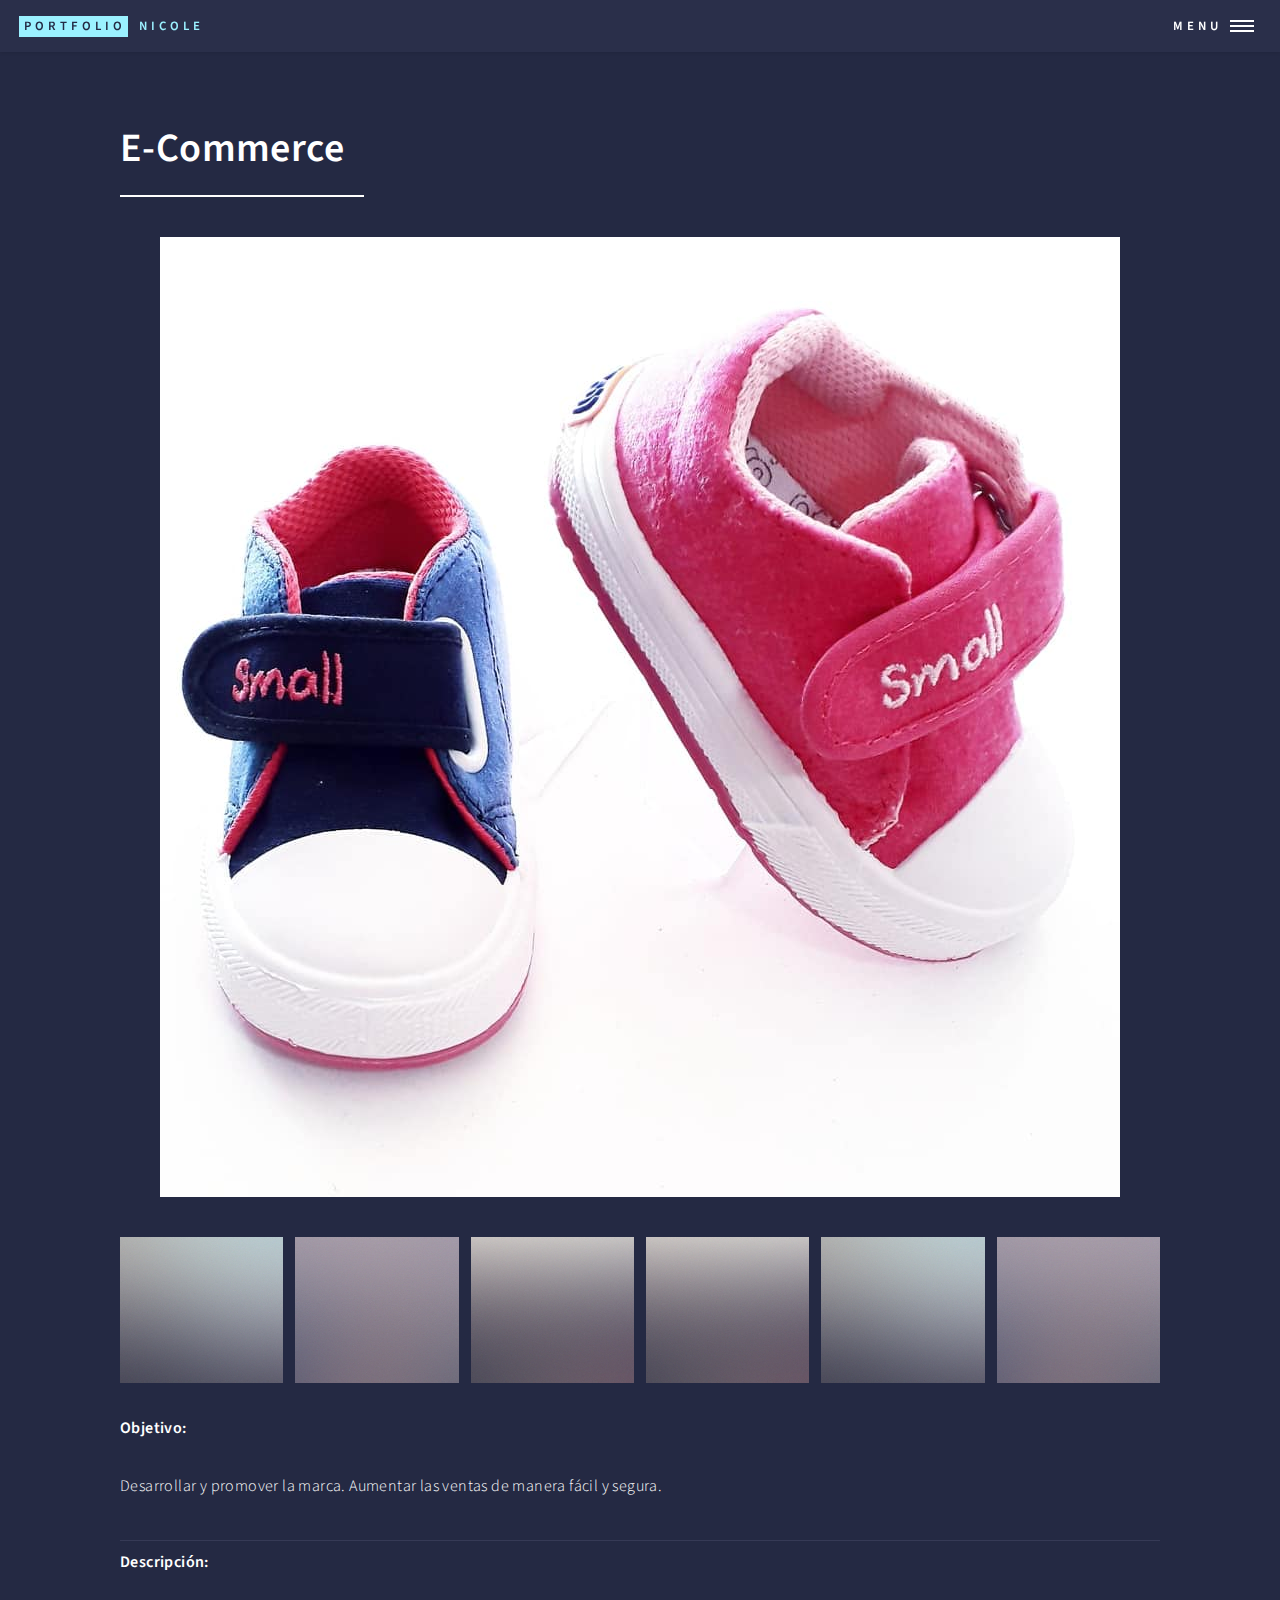
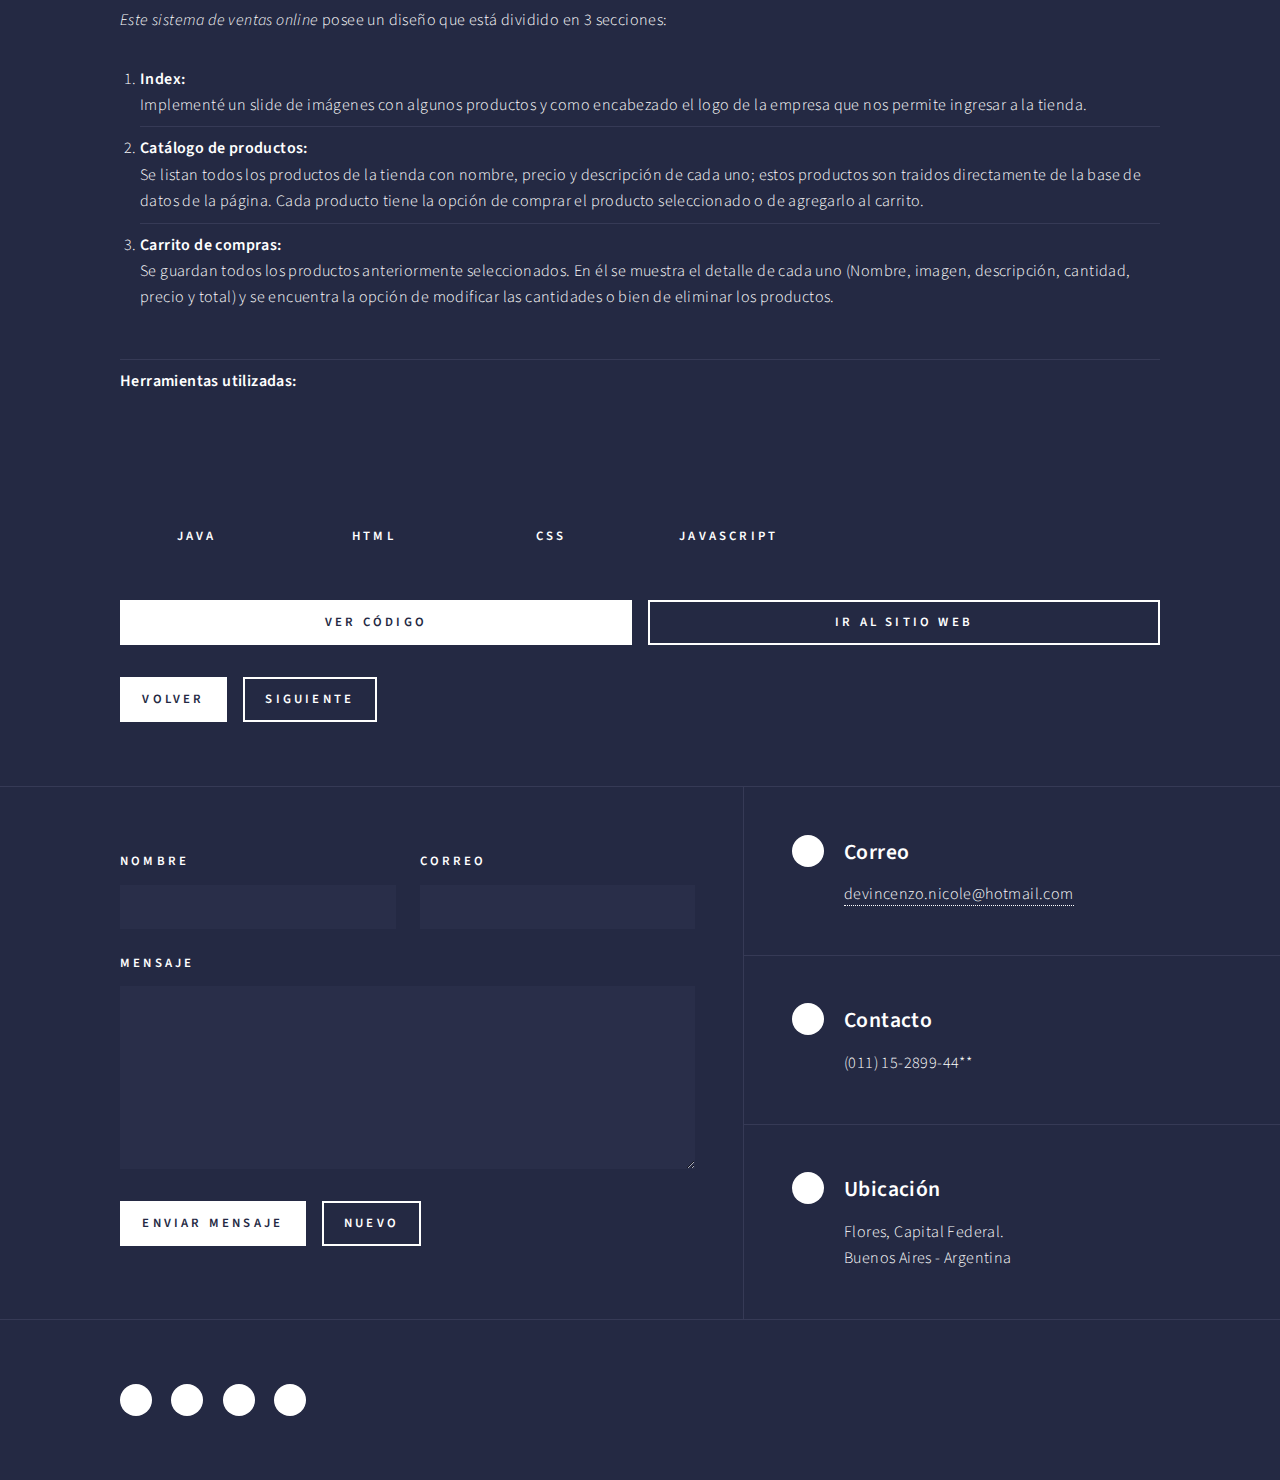
==== proyecto1.html @ 9891019f "Primer Commit portfolio" ====
<!DOCTYPE HTML>

<html>
	<head>
		<title>Mi portfolio</title>
		<meta charset="utf-8" />
		<meta name="viewport" content="width=device-width, initial-scale=1, user-scalable=no" />
		<link rel="stylesheet" href="css/main.css" />
		<link rel="stylesheet" href="css/estilos.css"/>
		 <link rel="stylesheet" href="https://use.fontawesome.com/releases/v5.8.1/css/all.css" integrity="sha384-50oBUHEmvpQ+1lW4y57PTFmhCaXp0ML5d60M1M7uH2+nqUivzIebhndOJK28anvf" crossorigin="anonymous">
		<noscript><link rel="stylesheet" href="css/noscript.css" /></noscript>
	</head>
	<body class="is-preload">

		<!-- Wrapper -->
			<div id="wrapper">

				<!-- Header -->
					<header id="header">
						<a href="index.html" class="logo"><strong>PORTFOLIO</strong> <span>Nicole</span></a>
						<nav>
							<a href="#menu">Menu</a>
						</nav>
					</header>

				<!-- Menu -->
					<nav id="menu">
						<ul class="links">
							<li><a href="index.html">Home</a></li>
							<li><a href="index.html#one" class="scrolly">Proyectos</a></li>
							<li><a href="index.html#two" class="scrolly">Sobre mí</a></li>
							<li><a href="index.html#contact" class="scrolly">Contacto</a></li>
						</ul>
					</nav>

				<!-- Main -->
					<div id="main" class="alt">

						<!-- One -->
							<section id="one">
								<div class="inner">
									<header class="major">
										<h1>E-Commerce</h1>
									</header>
									<span class="image main"><img src="images/small1.jpg" alt="" /></span>
									<div class="box alt">
														<div class="row gtr-50 gtr-uniform">
															<div class="col-2"><span class="image fit"><img src="images/pic08.jpg" alt="" /></span></div>
															<div class="col-2"><span class="image fit"><img src="images/pic09.jpg" alt="" /></span></div>
															<div class="col-2"><span class="image fit"><img src="images/pic10.jpg" alt="" /></span></div>
															<!-- Break -->
															<div class="col-2"><span class="image fit"><img src="images/pic10.jpg" alt="" /></span></div>
															<div class="col-2"><span class="image fit"><img src="images/pic08.jpg" alt="" /></span></div>
															<div class="col-2"><span class="image fit"><img src="images/pic09.jpg" alt="" /></span></div>
														</div>
									</div>
									<ul class="alt">
									<li><p><b>Objetivo:</b></p>
									<p>Desarrollar y promover la marca. Aumentar las ventas de manera fácil y segura.
									</p></li>
									<li><p><b>Descripción:</b></p>
									<p><em>Este sistema de ventas online</em> posee un diseño que está dividido en 3 secciones:
										<ol>
											<li><b>Index:</b><br>
											Implementé un slide de imágenes con algunos productos y como encabezado el logo de la empresa que nos permite ingresar a la tienda.</li>
											<li><b>Catálogo de productos:</b><br>
											Se listan todos los productos de la tienda con nombre, precio y descripción de cada uno; estos productos son traidos directamente de la base de datos de la página. Cada producto tiene la opción de comprar el producto seleccionado o de agregarlo al carrito.</li>
											<li><b>Carrito de compras:</b><br>
											Se guardan todos los productos anteriormente seleccionados. En él se muestra el detalle de cada uno (Nombre, imagen, descripción, cantidad, precio y total) y se encuentra la opción de modificar las cantidades o bien de eliminar los productos.</li>
										</ol>
									 </p>
								</li>
									<li><p><b>Herramientas utilizadas:</b></p>
										<div class="row">
                                                        <div class="col-2 col-4-small col-3-medium divskills">
                                                            <div class="circulos">
                                                                <i class="fab fa-java imgcirculo"></i>
                                                            </div>
                                                            <label> Java </label>
                                                        </div>
                                                        <div class="col-2 col-4-small col-3-medium divskills">
                                                            <div class="circulos">
                                                                <i class="fab fa-html5 imgcirculo"></i>
                                                            </div>
                                                            <label> Html </label>
                                                        </div>
                                                        <div class="col-2 col-4-small col-3-medium divskills">
                                                            <div class="circulos">
                                                               <i class="fab fa-css3-alt imgcirculo"></i>
                                                            </div>
                                                            <label> Css </label>
                                                        </div>
                                                        <div class="col-2 col-4-small col-3-medium divskills">
                                                            <div class="circulos">
                                                                <i class="fab fa-js-square imgcirculo"></i>
                                                            </div>
                                                            <label> JavaScript </label>
                                                        </div>
                                        </div>
									</li>
									</ul>

									<ul class="actions fit">
									<li><a href="#" class="button primary fit">Ver código</a></li>
									<li><a href="#" class="button fit">Ir al sitio web</a></li>
									</ul>

									<ul class="actions">
									<li><a href="index.html" class="button primary">Volver</a></li>
									<li><a href="proyecto2.html" class="button">Siguiente</a></li>
									</ul>
									
							</div>
								
								
							</section>
							
					</div>

				<!-- Contact -->
					<section id="contact">
						<div class="inner">
							<section>
								<form method="post" action="#">
									<div class="fields">
										<div class="field half">
											<label for="name">Nombre</label>
											<input type="text" name="name" id="name" />
										</div>
										<div class="field half">
											<label for="email">Correo</label>
											<input type="text" name="email" id="email" />
										</div>
										<div class="field">
											<label for="message">Mensaje</label>
											<textarea name="message" id="message" rows="6"></textarea>
										</div>
									</div>
									<ul class="actions">
										<li><input type="submit" value="Enviar Mensaje" class="primary" /></li>
										<li><input type="reset" value="Nuevo" /></li>
									</ul>
								</form>
							</section>
							<section class="split">
								<section>
									<div class="contact-method">
										<span class="icon solid alt fa-envelope"></span>
										<h3>Correo</h3>
										<a href="#">devincenzo.nicole@hotmail.com</a>
									</div>
								</section>
								<section>
									<div class="contact-method">
										<span class="icon solid alt fa-phone"></span>
										<h3>Contacto</h3>
										<span>(011) 15-2899-44**</span>
									</div>
								</section>
								<section>
									<div class="contact-method">
										<span class="icon solid alt fa-home"></span>
										<h3>Ubicación</h3>
										<span>Flores, Capital Federal.<br />
										Buenos Aires - Argentina
										</span>
									</div>
								</section>
							</section>
						</div>
					</section>

				<!-- Footer -->
					<footer id="footer">
						<div class="inner">
							<ul class="icons">
								
								<li><a href="https://www.facebook.com/niquidevincenzo" class="icon brands alt fa-facebook-f"><span class="label">Facebook</span></a></li>
								<li><a href="https://instagram.com/niquidevincenzo" class="icon brands alt fa-instagram"><span class="label">Instagram</span></a></li>
								<li><a href="https://github.com/devincenzonicole" class="icon brands alt fa-github"><span class="label">GitHub</span></a></li>
								<li><a href="https://ar.linkedin.com/in/devincenzonicole" class="icon brands alt fa-linkedin-in"><span class="label">LinkedIn</span></a></li>
							</ul>
							
						</div>
					</footer>

			</div>

		<!-- Scripts -->
			<script src="assets/js/jquery.min.js"></script>
			<script src="assets/js/jquery.scrolly.min.js"></script>
			<script src="assets/js/jquery.scrollex.min.js"></script>
			<script src="assets/js/browser.min.js"></script>
			<script src="assets/js/breakpoints.min.js"></script>
			<script src="assets/js/util.js"></script>
			<script src="assets/js/main.js"></script>

	</body>
</html>
---- css/main.css ----
@import url(fontawesome-all.min.css);
@import url("https://fonts.googleapis.com/css?family=Source+Sans+Pro:300,300italic,600,600italic");

/*
	Forty by HTML5 UP
	html5up.net | @ajlkn
	Free for personal and commercial use under the CCA 3.0 license (html5up.net/license)
*/

html, body, div, span, applet, object,
iframe, h1, h2, h3, h4, h5, h6, p, blockquote,
pre, a, abbr, acronym, address, big, cite,
code, del, dfn, em, img, ins, kbd, q, s, samp,
small, strike, strong, sub, sup, tt, var, b,
u, i, center, dl, dt, dd, ol, ul, li, fieldset,
form, label, legend, table, caption, tbody,
tfoot, thead, tr, th, td, article, aside,
canvas, details, embed, figure, figcaption,
footer, header, hgroup, menu, nav, output, ruby,
section, summary, time, mark, audio, video {
	margin: 0;
	padding: 0;
	border: 0;
	font-size: 100%;
	font: inherit;
	vertical-align: baseline;}

article, aside, details, figcaption, figure,
footer, header, hgroup, menu, nav, section {
	display: block;}

body {
	line-height: 1;
}

ol, ul {
	list-style: none;
}

blockquote, q {
	quotes: none;
}

	blockquote:before, blockquote:after, q:before, q:after {
		content: '';
		content: none;
	}

table {
	border-collapse: collapse;
	border-spacing: 0;
}

body {
	-webkit-text-size-adjust: none;
}

mark {
	background-color: transparent;
	color: inherit;
}

input::-moz-focus-inner {
	border: 0;
	padding: 0;
}

input, select, textarea {
	-moz-appearance: none;
	-webkit-appearance: none;
	-ms-appearance: none;
	appearance: none;
}

/* Basic */

	@-ms-viewport {
		width: device-width;
	}

	body {
		-ms-overflow-style: scrollbar;
	}

	@media screen and (max-width: 480px) {

		html, body {
			min-width: 320px;
		}

	}

	html {
		box-sizing: border-box;
	}

	*, *:before, *:after {
		box-sizing: inherit;
	}

	body {
		background: #242943;
	}

		body.is-preload *, body.is-preload *:before, body.is-preload *:after {
			-moz-animation: none !important;
			-webkit-animation: none !important;
			-ms-animation: none !important;
			animation: none !important;
			-moz-transition: none !important;
			-webkit-transition: none !important;
			-ms-transition: none !important;
			transition: none !important;
		}

/* Type */

	body, input, select, textarea {
		color: #ffffff;
		font-family: "Source Sans Pro", Helvetica, sans-serif;
		font-size: 17pt;
		font-weight: 300;
		letter-spacing: 0.025em;
		line-height: 1.65;
	}

		@media screen and (max-width: 1680px) {

			body, input, select, textarea {
				font-size: 14pt;
			}

		}

		@media screen and (max-width: 1280px) {

			body, input, select, textarea {
				font-size: 12pt;
			}

		}

		@media screen and (max-width: 360px) {

			body, input, select, textarea {
				font-size: 11pt;
			}

		}

	a {
		-moz-transition: color 0.2s ease-in-out, border-bottom-color 0.2s ease-in-out;
		-webkit-transition: color 0.2s ease-in-out, border-bottom-color 0.2s ease-in-out;
		-ms-transition: color 0.2s ease-in-out, border-bottom-color 0.2s ease-in-out;
		transition: color 0.2s ease-in-out, border-bottom-color 0.2s ease-in-out;
		border-bottom: dotted 1px;
		color: inherit;
		text-decoration: none;
	}

		a:hover {
			border-bottom-color: transparent;
			color: #9bf1ff !important;
		}

		a:active {
			color: #53e3fb !important;
		}

	strong, b {
		color: #ffffff;
		font-weight: 600;
	}

	em, i {
		font-style: italic;
	}

	p {
		margin: 0 0 2em 0;
	}

	h1, h2, h3, h4, h5, h6 {
		color: #ffffff;
		font-weight: 600;
		line-height: 1.65;
		margin: 0 0 1em 0;
	}

		h1 a, h2 a, h3 a, h4 a, h5 a, h6 a {
			color: inherit;
			border-bottom: 0;
		}

	h1 {
		font-size: 2.5em;
	}

	h2 {
		font-size: 1.75em;
	}

	h3 {
		font-size: 1.35em;
	}

	h4 {
		font-size: 1.1em;
	}

	h5 {
		font-size: 0.9em;
	}

	h6 {
		font-size: 0.7em;
	}

	@media screen and (max-width: 736px) {

		h1 {
			font-size: 2em;
		}

		h2 {
			font-size: 1.5em;
		}

		h3 {
			font-size: 1.25em;
		}

	}

	sub {
		font-size: 0.8em;
		position: relative;
		top: 0.5em;
	}

	sup {
		font-size: 0.8em;
		position: relative;
		top: -0.5em;
	}

	blockquote {
		border-left: solid 4px rgba(212, 212, 255, 0.1);
		font-style: italic;
		margin: 0 0 2em 0;
		padding: 0.5em 0 0.5em 2em;
	}

	code {
		background: rgba(212, 212, 255, 0.035);
		font-family: "Courier New", monospace;
		font-size: 0.9em;
		margin: 0 0.25em;
		padding: 0.25em 0.65em;
	}

	pre {
		-webkit-overflow-scrolling: touch;
		font-family: "Courier New", monospace;
		font-size: 0.9em;
		margin: 0 0 2em 0;
	}

		pre code {
			display: block;
			line-height: 1.75;
			padding: 1em 1.5em;
			overflow-x: auto;
		}

	hr {
		border: 0;
		border-bottom: solid 1px rgba(212, 212, 255, 0.1);
		margin: 2em 0;
	}

		hr.major {
			margin: 3em 0;
		}

	.align-left {
		text-align: left;
	}

	.align-center {
		text-align: center;
	}

	.align-right {
		text-align: right;
	}

/* Row */

	.row {
		display: flex;
		flex-wrap: wrap;
		box-sizing: border-box;
		align-items: stretch;
	}

		.row > * {
			box-sizing: border-box;
		}

		.row.gtr-uniform > * > :last-child {
			margin-bottom: 0;
		}

		.row.aln-left {
			justify-content: flex-start;
		}

		.row.aln-center {
			justify-content: center;
		}

		.row.aln-right {
			justify-content: flex-end;
		}

		.row.aln-top {
			align-items: flex-start;
		}

		.row.aln-middle {
			align-items: center;
		}

		.row.aln-bottom {
			align-items: flex-end;
		}

		.row > .imp {
			order: -1;
		}

		.row > .col-1 {
			width: 8.33333%;
		}

		.row > .off-1 {
			margin-left: 8.33333%;
		}

		.row > .col-2 {
			width: 16.66667%;
		}

		.row > .off-2 {
			margin-left: 16.66667%;
		}

		.row > .col-3 {
			width: 25%;
		}

		.row > .off-3 {
			margin-left: 25%;
		}

		.row > .col-4 {
			width: 33.33333%;
		}

		.row > .off-4 {
			margin-left: 33.33333%;
		}

		.row > .col-5 {
			width: 41.66667%;
		}

		.row > .off-5 {
			margin-left: 41.66667%;
		}

		.row > .col-6 {
			width: 50%;
		}

		.row > .off-6 {
			margin-left: 50%;
		}

		.row > .col-7 {
			width: 58.33333%;
		}

		.row > .off-7 {
			margin-left: 58.33333%;
		}

		.row > .col-8 {
			width: 66.66667%;
		}

		.row > .off-8 {
			margin-left: 66.66667%;
		}

		.row > .col-9 {
			width: 75%;
		}

		.row > .off-9 {
			margin-left: 75%;
		}

		.row > .col-10 {
			width: 83.33333%;
		}

		.row > .off-10 {
			margin-left: 83.33333%;
		}

		.row > .col-11 {
			width: 91.66667%;
		}

		.row > .off-11 {
			margin-left: 91.66667%;
		}

		.row > .col-12 {
			width: 100%;
		}

		.row > .off-12 {
			margin-left: 100%;
		}

		.row.gtr-0 {
			margin-top: 0;
			margin-left: 0em;
		}

			.row.gtr-0 > * {
				padding: 0 0 0 0em;
			}

			.row.gtr-0.gtr-uniform {
				margin-top: 0em;
			}

				.row.gtr-0.gtr-uniform > * {
					padding-top: 0em;
				}

		.row.gtr-25 {
			margin-top: 0;
			margin-left: -0.5em;
		}

			.row.gtr-25 > * {
				padding: 0 0 0 0.5em;
			}

			.row.gtr-25.gtr-uniform {
				margin-top: -0.5em;
			}

				.row.gtr-25.gtr-uniform > * {
					padding-top: 0.5em;
				}

		.row.gtr-50 {
			margin-top: 0;
			margin-left: -1em;
		}

			.row.gtr-50 > * {
				padding: 0 0 0 1em;
			}

			.row.gtr-50.gtr-uniform {
				margin-top: -1em;
			}

				.row.gtr-50.gtr-uniform > * {
					padding-top: 1em;
				}

		.row {
			margin-top: 0;
			margin-left: -2em;
		}

			.row > * {
				padding: 0 0 0 2em;
			}

			.row.gtr-uniform {
				margin-top: -2em;
			}

				.row.gtr-uniform > * {
					padding-top: 2em;
				}

		.row.gtr-150 {
			margin-top: 0;
			margin-left: -3em;
		}

			.row.gtr-150 > * {
				padding: 0 0 0 3em;
			}

			.row.gtr-150.gtr-uniform {
				margin-top: -3em;
			}

				.row.gtr-150.gtr-uniform > * {
					padding-top: 3em;
				}

		.row.gtr-200 {
			margin-top: 0;
			margin-left: -4em;
		}

			.row.gtr-200 > * {
				padding: 0 0 0 4em;
			}

			.row.gtr-200.gtr-uniform {
				margin-top: -4em;
			}

				.row.gtr-200.gtr-uniform > * {
					padding-top: 4em;
				}

		@media screen and (max-width: 1680px) {

			.row {
				display: flex;
				flex-wrap: wrap;
				box-sizing: border-box;
				align-items: stretch;
			}

				.row > * {
					box-sizing: border-box;
				}

				.row.gtr-uniform > * > :last-child {
					margin-bottom: 0;
				}

				.row.aln-left {
					justify-content: flex-start;
				}

				.row.aln-center {
					justify-content: center;
				}

				.row.aln-right {
					justify-content: flex-end;
				}

				.row.aln-top {
					align-items: flex-start;
				}

				.row.aln-middle {
					align-items: center;
				}

				.row.aln-bottom {
					align-items: flex-end;
				}

				.row > .imp-xlarge {
					order: -1;
				}

				.row > .col-1-xlarge {
					width: 8.33333%;
				}

				.row > .off-1-xlarge {
					margin-left: 8.33333%;
				}

				.row > .col-2-xlarge {
					width: 16.66667%;
				}

				.row > .off-2-xlarge {
					margin-left: 16.66667%;
				}

				.row > .col-3-xlarge {
					width: 25%;
				}

				.row > .off-3-xlarge {
					margin-left: 25%;
				}

				.row > .col-4-xlarge {
					width: 33.33333%;
				}

				.row > .off-4-xlarge {
					margin-left: 33.33333%;
				}

				.row > .col-5-xlarge {
					width: 41.66667%;
				}

				.row > .off-5-xlarge {
					margin-left: 41.66667%;
				}

				.row > .col-6-xlarge {
					width: 50%;
				}

				.row > .off-6-xlarge {
					margin-left: 50%;
				}

				.row > .col-7-xlarge {
					width: 58.33333%;
				}

				.row > .off-7-xlarge {
					margin-left: 58.33333%;
				}

				.row > .col-8-xlarge {
					width: 66.66667%;
				}

				.row > .off-8-xlarge {
					margin-left: 66.66667%;
				}

				.row > .col-9-xlarge {
					width: 75%;
				}

				.row > .off-9-xlarge {
					margin-left: 75%;
				}

				.row > .col-10-xlarge {
					width: 83.33333%;
				}

				.row > .off-10-xlarge {
					margin-left: 83.33333%;
				}

				.row > .col-11-xlarge {
					width: 91.66667%;
				}

				.row > .off-11-xlarge {
					margin-left: 91.66667%;
				}

				.row > .col-12-xlarge {
					width: 100%;
				}

				.row > .off-12-xlarge {
					margin-left: 100%;
				}

				.row.gtr-0 {
					margin-top: 0;
					margin-left: 0em;
				}

					.row.gtr-0 > * {
						padding: 0 0 0 0em;
					}

					.row.gtr-0.gtr-uniform {
						margin-top: 0em;
					}

						.row.gtr-0.gtr-uniform > * {
							padding-top: 0em;
						}

				.row.gtr-25 {
					margin-top: 0;
					margin-left: -0.5em;
				}

					.row.gtr-25 > * {
						padding: 0 0 0 0.5em;
					}

					.row.gtr-25.gtr-uniform {
						margin-top: -0.5em;
					}

						.row.gtr-25.gtr-uniform > * {
							padding-top: 0.5em;
						}

				.row.gtr-50 {
					margin-top: 0;
					margin-left: -1em;
				}

					.row.gtr-50 > * {
						padding: 0 0 0 1em;
					}

					.row.gtr-50.gtr-uniform {
						margin-top: -1em;
					}

						.row.gtr-50.gtr-uniform > * {
							padding-top: 1em;
						}

				.row {
					margin-top: 0;
					margin-left: -2em;
				}

					.row > * {
						padding: 0 0 0 2em;
					}

					.row.gtr-uniform {
						margin-top: -2em;
					}

						.row.gtr-uniform > * {
							padding-top: 2em;
						}

				.row.gtr-150 {
					margin-top: 0;
					margin-left: -3em;
				}

					.row.gtr-150 > * {
						padding: 0 0 0 3em;
					}

					.row.gtr-150.gtr-uniform {
						margin-top: -3em;
					}

						.row.gtr-150.gtr-uniform > * {
							padding-top: 3em;
						}

				.row.gtr-200 {
					margin-top: 0;
					margin-left: -4em;
				}

					.row.gtr-200 > * {
						padding: 0 0 0 4em;
					}

					.row.gtr-200.gtr-uniform {
						margin-top: -4em;
					}

						.row.gtr-200.gtr-uniform > * {
							padding-top: 4em;
						}

		}

		@media screen and (max-width: 1280px) {

			.row {
				display: flex;
				flex-wrap: wrap;
				box-sizing: border-box;
				align-items: stretch;
			}

				.row > * {
					box-sizing: border-box;
				}

				.row.gtr-uniform > * > :last-child {
					margin-bottom: 0;
				}

				.row.aln-left {
					justify-content: flex-start;
				}

				.row.aln-center {
					justify-content: center;
				}

				.row.aln-right {
					justify-content: flex-end;
				}

				.row.aln-top {
					align-items: flex-start;
				}

				.row.aln-middle {
					align-items: center;
				}

				.row.aln-bottom {
					align-items: flex-end;
				}

				.row > .imp-large {
					order: -1;
				}

				.row > .col-1-large {
					width: 8.33333%;
				}

				.row > .off-1-large {
					margin-left: 8.33333%;
				}

				.row > .col-2-large {
					width: 16.66667%;
				}

				.row > .off-2-large {
					margin-left: 16.66667%;
				}

				.row > .col-3-large {
					width: 25%;
				}

				.row > .off-3-large {
					margin-left: 25%;
				}

				.row > .col-4-large {
					width: 33.33333%;
				}

				.row > .off-4-large {
					margin-left: 33.33333%;
				}

				.row > .col-5-large {
					width: 41.66667%;
				}

				.row > .off-5-large {
					margin-left: 41.66667%;
				}

				.row > .col-6-large {
					width: 50%;
				}

				.row > .off-6-large {
					margin-left: 50%;
				}

				.row > .col-7-large {
					width: 58.33333%;
				}

				.row > .off-7-large {
					margin-left: 58.33333%;
				}

				.row > .col-8-large {
					width: 66.66667%;
				}

				.row > .off-8-large {
					margin-left: 66.66667%;
				}

				.row > .col-9-large {
					width: 75%;
				}

				.row > .off-9-large {
					margin-left: 75%;
				}

				.row > .col-10-large {
					width: 83.33333%;
				}

				.row > .off-10-large {
					margin-left: 83.33333%;
				}

				.row > .col-11-large {
					width: 91.66667%;
				}

				.row > .off-11-large {
					margin-left: 91.66667%;
				}

				.row > .col-12-large {
					width: 100%;
				}

				.row > .off-12-large {
					margin-left: 100%;
				}

				.row.gtr-0 {
					margin-top: 0;
					margin-left: 0em;
				}

					.row.gtr-0 > * {
						padding: 0 0 0 0em;
					}

					.row.gtr-0.gtr-uniform {
						margin-top: 0em;
					}

						.row.gtr-0.gtr-uniform > * {
							padding-top: 0em;
						}

				.row.gtr-25 {
					margin-top: 0;
					margin-left: -0.375em;
				}

					.row.gtr-25 > * {
						padding: 0 0 0 0.375em;
					}

					.row.gtr-25.gtr-uniform {
						margin-top: -0.375em;
					}

						.row.gtr-25.gtr-uniform > * {
							padding-top: 0.375em;
						}

				.row.gtr-50 {
					margin-top: 0;
					margin-left: -0.75em;
				}

					.row.gtr-50 > * {
						padding: 0 0 0 0.75em;
					}

					.row.gtr-50.gtr-uniform {
						margin-top: -0.75em;
					}

						.row.gtr-50.gtr-uniform > * {
							padding-top: 0.75em;
						}

				.row {
					margin-top: 0;
					margin-left: -1.5em;
				}

					.row > * {
						padding: 0 0 0 1.5em;
					}

					.row.gtr-uniform {
						margin-top: -1.5em;
					}

						.row.gtr-uniform > * {
							padding-top: 1.5em;
						}

				.row.gtr-150 {
					margin-top: 0;
					margin-left: -2.25em;
				}

					.row.gtr-150 > * {
						padding: 0 0 0 2.25em;
					}

					.row.gtr-150.gtr-uniform {
						margin-top: -2.25em;
					}

						.row.gtr-150.gtr-uniform > * {
							padding-top: 2.25em;
						}

				.row.gtr-200 {
					margin-top: 0;
					margin-left: -3em;
				}

					.row.gtr-200 > * {
						padding: 0 0 0 3em;
					}

					.row.gtr-200.gtr-uniform {
						margin-top: -3em;
					}

						.row.gtr-200.gtr-uniform > * {
							padding-top: 3em;
						}

		}

		@media screen and (max-width: 980px) {

			.row {
				display: flex;
				flex-wrap: wrap;
				box-sizing: border-box;
				align-items: stretch;
			}

				.row > * {
					box-sizing: border-box;
				}

				.row.gtr-uniform > * > :last-child {
					margin-bottom: 0;
				}

				.row.aln-left {
					justify-content: flex-start;
				}

				.row.aln-center {
					justify-content: center;
				}

				.row.aln-right {
					justify-content: flex-end;
				}

				.row.aln-top {
					align-items: flex-start;
				}

				.row.aln-middle {
					align-items: center;
				}

				.row.aln-bottom {
					align-items: flex-end;
				}

				.row > .imp-medium {
					order: -1;
				}

				.row > .col-1-medium {
					width: 8.33333%;
				}

				.row > .off-1-medium {
					margin-left: 8.33333%;
				}

				.row > .col-2-medium {
					width: 16.66667%;
				}

				.row > .off-2-medium {
					margin-left: 16.66667%;
				}

				.row > .col-3-medium {
					width: 25%;
				}

				.row > .off-3-medium {
					margin-left: 25%;
				}

				.row > .col-4-medium {
					width: 33.33333%;
				}

				.row > .off-4-medium {
					margin-left: 33.33333%;
				}

				.row > .col-5-medium {
					width: 41.66667%;
				}

				.row > .off-5-medium {
					margin-left: 41.66667%;
				}

				.row > .col-6-medium {
					width: 50%;
				}

				.row > .off-6-medium {
					margin-left: 50%;
				}

				.row > .col-7-medium {
					width: 58.33333%;
				}

				.row > .off-7-medium {
					margin-left: 58.33333%;
				}

				.row > .col-8-medium {
					width: 66.66667%;
				}

				.row > .off-8-medium {
					margin-left: 66.66667%;
				}

				.row > .col-9-medium {
					width: 75%;
				}

				.row > .off-9-medium {
					margin-left: 75%;
				}

				.row > .col-10-medium {
					width: 83.33333%;
				}

				.row > .off-10-medium {
					margin-left: 83.33333%;
				}

				.row > .col-11-medium {
					width: 91.66667%;
				}

				.row > .off-11-medium {
					margin-left: 91.66667%;
				}

				.row > .col-12-medium {
					width: 100%;
				}

				.row > .off-12-medium {
					margin-left: 100%;
				}

				.row.gtr-0 {
					margin-top: 0;
					margin-left: 0em;
				}

					.row.gtr-0 > * {
						padding: 0 0 0 0em;
					}

					.row.gtr-0.gtr-uniform {
						margin-top: 0em;
					}

						.row.gtr-0.gtr-uniform > * {
							padding-top: 0em;
						}

				.row.gtr-25 {
					margin-top: 0;
					margin-left: -0.375em;
				}

					.row.gtr-25 > * {
						padding: 0 0 0 0.375em;
					}

					.row.gtr-25.gtr-uniform {
						margin-top: -0.375em;
					}

						.row.gtr-25.gtr-uniform > * {
							padding-top: 0.375em;
						}

				.row.gtr-50 {
					margin-top: 0;
					margin-left: -0.75em;
				}

					.row.gtr-50 > * {
						padding: 0 0 0 0.75em;
					}

					.row.gtr-50.gtr-uniform {
						margin-top: -0.75em;
					}

						.row.gtr-50.gtr-uniform > * {
							padding-top: 0.75em;
						}

				.row {
					margin-top: 0;
					margin-left: -1.5em;
				}

					.row > * {
						padding: 0 0 0 1.5em;
					}

					.row.gtr-uniform {
						margin-top: -1.5em;
					}

						.row.gtr-uniform > * {
							padding-top: 1.5em;
						}

				.row.gtr-150 {
					margin-top: 0;
					margin-left: -2.25em;
				}

					.row.gtr-150 > * {
						padding: 0 0 0 2.25em;
					}

					.row.gtr-150.gtr-uniform {
						margin-top: -2.25em;
					}

						.row.gtr-150.gtr-uniform > * {
							padding-top: 2.25em;
						}

				.row.gtr-200 {
					margin-top: 0;
					margin-left: -3em;
				}

					.row.gtr-200 > * {
						padding: 0 0 0 3em;
					}

					.row.gtr-200.gtr-uniform {
						margin-top: -3em;
					}

						.row.gtr-200.gtr-uniform > * {
							padding-top: 3em;
						}

		}

		@media screen and (max-width: 736px) {

			.row {
				display: flex;
				flex-wrap: wrap;
				box-sizing: border-box;
				align-items: stretch;
			}

				.row > * {
					box-sizing: border-box;
				}

				.row.gtr-uniform > * > :last-child {
					margin-bottom: 0;
				}

				.row.aln-left {
					justify-content: flex-start;
				}

				.row.aln-center {
					justify-content: center;
				}

				.row.aln-right {
					justify-content: flex-end;
				}

				.row.aln-top {
					align-items: flex-start;
				}

				.row.aln-middle {
					align-items: center;
				}

				.row.aln-bottom {
					align-items: flex-end;
				}

				.row > .imp-small {
					order: -1;
				}

				.row > .col-1-small {
					width: 8.33333%;
				}

				.row > .off-1-small {
					margin-left: 8.33333%;
				}

				.row > .col-2-small {
					width: 16.66667%;
				}

				.row > .off-2-small {
					margin-left: 16.66667%;
				}

				.row > .col-3-small {
					width: 25%;
				}

				.row > .off-3-small {
					margin-left: 25%;
				}

				.row > .col-4-small {
					width: 33.33333%;
				}

				.row > .off-4-small {
					margin-left: 33.33333%;
				}

				.row > .col-5-small {
					width: 41.66667%;
				}

				.row > .off-5-small {
					margin-left: 41.66667%;
				}

				.row > .col-6-small {
					width: 50%;
				}

				.row > .off-6-small {
					margin-left: 50%;
				}

				.row > .col-7-small {
					width: 58.33333%;
				}

				.row > .off-7-small {
					margin-left: 58.33333%;
				}

				.row > .col-8-small {
					width: 66.66667%;
				}

				.row > .off-8-small {
					margin-left: 66.66667%;
				}

				.row > .col-9-small {
					width: 75%;
				}

				.row > .off-9-small {
					margin-left: 75%;
				}

				.row > .col-10-small {
					width: 83.33333%;
				}

				.row > .off-10-small {
					margin-left: 83.33333%;
				}

				.row > .col-11-small {
					width: 91.66667%;
				}

				.row > .off-11-small {
					margin-left: 91.66667%;
				}

				.row > .col-12-small {
					width: 100%;
				}

				.row > .off-12-small {
					margin-left: 100%;
				}

				.row.gtr-0 {
					margin-top: 0;
					margin-left: 0em;
				}

					.row.gtr-0 > * {
						padding: 0 0 0 0em;
					}

					.row.gtr-0.gtr-uniform {
						margin-top: 0em;
					}

						.row.gtr-0.gtr-uniform > * {
							padding-top: 0em;
						}

				.row.gtr-25 {
					margin-top: 0;
					margin-left: -0.3125em;
				}

					.row.gtr-25 > * {
						padding: 0 0 0 0.3125em;
					}

					.row.gtr-25.gtr-uniform {
						margin-top: -0.3125em;
					}

						.row.gtr-25.gtr-uniform > * {
							padding-top: 0.3125em;
						}

				.row.gtr-50 {
					margin-top: 0;
					margin-left: -0.625em;
				}

					.row.gtr-50 > * {
						padding: 0 0 0 0.625em;
					}

					.row.gtr-50.gtr-uniform {
						margin-top: -0.625em;
					}

						.row.gtr-50.gtr-uniform > * {
							padding-top: 0.625em;
						}

				.row {
					margin-top: 0;
					margin-left: -1.25em;
				}

					.row > * {
						padding: 0 0 0 1.25em;
					}

					.row.gtr-uniform {
						margin-top: -1.25em;
					}

						.row.gtr-uniform > * {
							padding-top: 1.25em;
						}

				.row.gtr-150 {
					margin-top: 0;
					margin-left: -1.875em;
				}

					.row.gtr-150 > * {
						padding: 0 0 0 1.875em;
					}

					.row.gtr-150.gtr-uniform {
						margin-top: -1.875em;
					}

						.row.gtr-150.gtr-uniform > * {
							padding-top: 1.875em;
						}

				.row.gtr-200 {
					margin-top: 0;
					margin-left: -2.5em;
				}

					.row.gtr-200 > * {
						padding: 0 0 0 2.5em;
					}

					.row.gtr-200.gtr-uniform {
						margin-top: -2.5em;
					}

						.row.gtr-200.gtr-uniform > * {
							padding-top: 2.5em;
						}

		}

		@media screen and (max-width: 480px) {

			.row {
				display: flex;
				flex-wrap: wrap;
				box-sizing: border-box;
				align-items: stretch;
			}

				.row > * {
					box-sizing: border-box;
				}

				.row.gtr-uniform > * > :last-child {
					margin-bottom: 0;
				}

				.row.aln-left {
					justify-content: flex-start;
				}

				.row.aln-center {
					justify-content: center;
				}

				.row.aln-right {
					justify-content: flex-end;
				}

				.row.aln-top {
					align-items: flex-start;
				}

				.row.aln-middle {
					align-items: center;
				}

				.row.aln-bottom {
					align-items: flex-end;
				}

				.row > .imp-xsmall {
					order: -1;
				}

				.row > .col-1-xsmall {
					width: 8.33333%;
				}

				.row > .off-1-xsmall {
					margin-left: 8.33333%;
				}

				.row > .col-2-xsmall {
					width: 16.66667%;
				}

				.row > .off-2-xsmall {
					margin-left: 16.66667%;
				}

				.row > .col-3-xsmall {
					width: 25%;
				}

				.row > .off-3-xsmall {
					margin-left: 25%;
				}

				.row > .col-4-xsmall {
					width: 33.33333%;
				}

				.row > .off-4-xsmall {
					margin-left: 33.33333%;
				}

				.row > .col-5-xsmall {
					width: 41.66667%;
				}

				.row > .off-5-xsmall {
					margin-left: 41.66667%;
				}

				.row > .col-6-xsmall {
					width: 50%;
				}

				.row > .off-6-xsmall {
					margin-left: 50%;
				}

				.row > .col-7-xsmall {
					width: 58.33333%;
				}

				.row > .off-7-xsmall {
					margin-left: 58.33333%;
				}

				.row > .col-8-xsmall {
					width: 66.66667%;
				}

				.row > .off-8-xsmall {
					margin-left: 66.66667%;
				}

				.row > .col-9-xsmall {
					width: 75%;
				}

				.row > .off-9-xsmall {
					margin-left: 75%;
				}

				.row > .col-10-xsmall {
					width: 83.33333%;
				}

				.row > .off-10-xsmall {
					margin-left: 83.33333%;
				}

				.row > .col-11-xsmall {
					width: 91.66667%;
				}

				.row > .off-11-xsmall {
					margin-left: 91.66667%;
				}

				.row > .col-12-xsmall {
					width: 100%;
				}

				.row > .off-12-xsmall {
					margin-left: 100%;
				}

				.row.gtr-0 {
					margin-top: 0;
					margin-left: 0em;
				}

					.row.gtr-0 > * {
						padding: 0 0 0 0em;
					}

					.row.gtr-0.gtr-uniform {
						margin-top: 0em;
					}

						.row.gtr-0.gtr-uniform > * {
							padding-top: 0em;
						}

				.row.gtr-25 {
					margin-top: 0;
					margin-left: -0.3125em;
				}

					.row.gtr-25 > * {
						padding: 0 0 0 0.3125em;
					}

					.row.gtr-25.gtr-uniform {
						margin-top: -0.3125em;
					}

						.row.gtr-25.gtr-uniform > * {
							padding-top: 0.3125em;
						}

				.row.gtr-50 {
					margin-top: 0;
					margin-left: -0.625em;
				}

					.row.gtr-50 > * {
						padding: 0 0 0 0.625em;
					}

					.row.gtr-50.gtr-uniform {
						margin-top: -0.625em;
					}

						.row.gtr-50.gtr-uniform > * {
							padding-top: 0.625em;
						}

				.row {
					margin-top: 0;
					margin-left: -1.25em;
				}

					.row > * {
						padding: 0 0 0 1.25em;
					}

					.row.gtr-uniform {
						margin-top: -1.25em;
					}

						.row.gtr-uniform > * {
							padding-top: 1.25em;
						}

				.row.gtr-150 {
					margin-top: 0;
					margin-left: -1.875em;
				}

					.row.gtr-150 > * {
						padding: 0 0 0 1.875em;
					}

					.row.gtr-150.gtr-uniform {
						margin-top: -1.875em;
					}

						.row.gtr-150.gtr-uniform > * {
							padding-top: 1.875em;
						}

				.row.gtr-200 {
					margin-top: 0;
					margin-left: -2.5em;
				}

					.row.gtr-200 > * {
						padding: 0 0 0 2.5em;
					}

					.row.gtr-200.gtr-uniform {
						margin-top: -2.5em;
					}

						.row.gtr-200.gtr-uniform > * {
							padding-top: 2.5em;
						}

		}

/* Section/Article */

	section.special, article.special {
		text-align: center;
	}

	header.major {
		width: -moz-max-content;
		width: -webkit-max-content;
		width: -ms-max-content;
		width: max-content;
		margin-bottom: 2em;
	}

		header.major > :first-child {
			margin-bottom: 0;
			width: calc(100% + 0.5em);
		}

			header.major > :first-child:after {
				content: '';
				background-color: #ffffff;
				display: block;
				height: 2px;
				margin: 0.325em 0 0.5em 0;
				width: 100%;
			}

		header.major > p {
			font-size: 0.7em;
			font-weight: 600;
			letter-spacing: 0.25em;
			margin-bottom: 0;
			text-transform: uppercase;
		}

		body.is-ie header.major > :first-child:after {
			max-width: 9em;
		}

		body.is-ie header.major > h1:after {
			max-width: 100% !important;
		}

	@media screen and (max-width: 736px) {

		header.major > p br {
			display: none;
		}

	}

/* Form */

	form {
		margin: 0 0 2em 0;
	}

		form > :last-child {
			margin-bottom: 0;
		}

		form > .fields {
			display: -moz-flex;
			display: -webkit-flex;
			display: -ms-flex;
			display: flex;
			-moz-flex-wrap: wrap;
			-webkit-flex-wrap: wrap;
			-ms-flex-wrap: wrap;
			flex-wrap: wrap;
			width: calc(100% + 3em);
			margin: -1.5em 0 2em -1.5em;
		}

			form > .fields > .field {
				-moz-flex-grow: 0;
				-webkit-flex-grow: 0;
				-ms-flex-grow: 0;
				flex-grow: 0;
				-moz-flex-shrink: 0;
				-webkit-flex-shrink: 0;
				-ms-flex-shrink: 0;
				flex-shrink: 0;
				padding: 1.5em 0 0 1.5em;
				width: calc(100% - 1.5em);
			}

				form > .fields > .field.half {
					width: calc(50% - 0.75em);
				}

				form > .fields > .field.third {
					width: calc(100%/3 - 0.5em);
				}

				form > .fields > .field.quarter {
					width: calc(25% - 0.375em);
				}

		@media screen and (max-width: 480px) {

			form > .fields {
				width: calc(100% + 3em);
				margin: -1.5em 0 2em -1.5em;
			}

				form > .fields > .field {
					padding: 1.5em 0 0 1.5em;
					width: calc(100% - 1.5em);
				}

					form > .fields > .field.half {
						width: calc(100% - 1.5em);
					}

					form > .fields > .field.third {
						width: calc(100% - 1.5em);
					}

					form > .fields > .field.quarter {
						width: calc(100% - 1.5em);
					}

		}

	label {
		color: #ffffff;
		display: block;
		font-size: 0.8em;
		font-weight: 600;
		letter-spacing: 0.25em;
		margin: 0 0 1em 0;
		text-transform: uppercase;
	}

	input[type="text"],
	input[type="password"],
	input[type="email"],
	input[type="tel"],
	input[type="search"],
	input[type="url"],
	select,
	textarea {
		-moz-appearance: none;
		-webkit-appearance: none;
		-ms-appearance: none;
		appearance: none;
		background: rgba(212, 212, 255, 0.035);
		border: none;
		border-radius: 0;
		color: inherit;
		display: block;
		outline: 0;
		padding: 0 1em;
		text-decoration: none;
		width: 100%;
	}

		input[type="text"]:invalid,
		input[type="password"]:invalid,
		input[type="email"]:invalid,
		input[type="tel"]:invalid,
		input[type="search"]:invalid,
		input[type="url"]:invalid,
		select:invalid,
		textarea:invalid {
			box-shadow: none;
		}

		input[type="text"]:focus,
		input[type="password"]:focus,
		input[type="email"]:focus,
		input[type="tel"]:focus,
		input[type="search"]:focus,
		input[type="url"]:focus,
		select:focus,
		textarea:focus {
			border-color: #9bf1ff;
			box-shadow: 0 0 0 2px #9bf1ff;
		}

	select {
		background-image: url("data:image/svg+xml;charset=utf8,%3Csvg xmlns='http://www.w3.org/2000/svg' width='40' height='40' preserveAspectRatio='none' viewBox='0 0 40 40'%3E%3Cpath d='M9.4,12.3l10.4,10.4l10.4-10.4c0.2-0.2,0.5-0.4,0.9-0.4c0.3,0,0.6,0.1,0.9,0.4l3.3,3.3c0.2,0.2,0.4,0.5,0.4,0.9 c0,0.4-0.1,0.6-0.4,0.9L20.7,31.9c-0.2,0.2-0.5,0.4-0.9,0.4c-0.3,0-0.6-0.1-0.9-0.4L4.3,17.3c-0.2-0.2-0.4-0.5-0.4-0.9 c0-0.4,0.1-0.6,0.4-0.9l3.3-3.3c0.2-0.2,0.5-0.4,0.9-0.4S9.1,12.1,9.4,12.3z' fill='rgba(212, 212, 255, 0.1)' /%3E%3C/svg%3E");
		background-size: 1.25rem;
		background-repeat: no-repeat;
		background-position: calc(100% - 1rem) center;
		height: 2.75em;
		padding-right: 2.75em;
		text-overflow: ellipsis;
	}

		select option {
			color: #ffffff;
			background: #242943;
		}

		select:focus::-ms-value {
			background-color: transparent;
		}

		select::-ms-expand {
			display: none;
		}

	input[type="text"],
	input[type="password"],
	input[type="email"],
	input[type="tel"],
	input[type="search"],
	input[type="url"],
	select {
		height: 2.75em;
	}

	textarea {
		padding: 0.75em 1em;
	}

	input[type="checkbox"],
	input[type="radio"] {
		-moz-appearance: none;
		-webkit-appearance: none;
		-ms-appearance: none;
		appearance: none;
		display: block;
		float: left;
		margin-right: -2em;
		opacity: 0;
		width: 1em;
		z-index: -1;
	}

		input[type="checkbox"] + label,
		input[type="radio"] + label {
			text-decoration: none;
			color: #ffffff;
			cursor: pointer;
			display: inline-block;
			font-weight: 300;
			padding-left: 2.65em;
			padding-right: 0.75em;
			position: relative;
		}

			input[type="checkbox"] + label:before,
			input[type="radio"] + label:before {
				-moz-osx-font-smoothing: grayscale;
				-webkit-font-smoothing: antialiased;
				display: inline-block;
				font-style: normal;
				font-variant: normal;
				text-rendering: auto;
				line-height: 1;
				text-transform: none !important;
				font-family: 'Font Awesome 5 Free';
				font-weight: 900;
			}

			input[type="checkbox"] + label:before,
			input[type="radio"] + label:before {
				background: rgba(212, 212, 255, 0.035);
				content: '';
				display: inline-block;
				font-size: 0.8em;
				height: 2.0625em;
				left: 0;
				letter-spacing: 0;
				line-height: 2.0625em;
				position: absolute;
				text-align: center;
				top: 0;
				width: 2.0625em;
			}

		input[type="checkbox"]:checked + label:before,
		input[type="radio"]:checked + label:before {
			background: #ffffff;
			border-color: #9bf1ff;
			content: '\f00c';
			color: #242943;
		}

		input[type="checkbox"]:focus + label:before,
		input[type="radio"]:focus + label:before {
			box-shadow: 0 0 0 2px #9bf1ff;
		}

	input[type="radio"] + label:before {
		border-radius: 100%;
	}

	::-webkit-input-placeholder {
		color: rgba(244, 244, 255, 0.2) !important;
		opacity: 1.0;
	}

	:-moz-placeholder {
		color: rgba(244, 244, 255, 0.2) !important;
		opacity: 1.0;
	}

	::-moz-placeholder {
		color: rgba(244, 244, 255, 0.2) !important;
		opacity: 1.0;
	}

	:-ms-input-placeholder {
		color: rgba(244, 244, 255, 0.2) !important;
		opacity: 1.0;
	}

/* Box */

	.box {
		border: solid 1px rgba(212, 212, 255, 0.1);
		margin-bottom: 2em;
		padding: 1.5em;
	}

		.box > :last-child,
		.box > :last-child > :last-child,
		.box > :last-child > :last-child > :last-child {
			margin-bottom: 0;
		}

		.box.alt {
			border: 0;
			border-radius: 0;
			padding: 0;
		}

/* Icon */

	.icon {
		text-decoration: none;
		border-bottom: none;
		position: relative;
	}

		.icon:before {
			-moz-osx-font-smoothing: grayscale;
			-webkit-font-smoothing: antialiased;
			display: inline-block;
			font-style: normal;
			font-variant: normal;
			text-rendering: auto;
			line-height: 1;
			text-transform: none !important;
			font-family: 'Font Awesome 5 Free';
			font-weight: 400;
		}

		.icon > .label {
			display: none;
		}

		.icon:before {
			line-height: inherit;
		}

		.icon.solid:before {
			font-weight: 900;
		}

		.icon.brands:before {
			font-family: 'Font Awesome 5 Brands';
		}

		.icon.alt:before {
			background-color: #ffffff;
			border-radius: 100%;
			color: #242943;
			display: inline-block;
			height: 2em;
			line-height: 2em;
			text-align: center;
			width: 2em;
		}

	a.icon.alt:before {
		-moz-transition: background-color 0.2s ease-in-out;
		-webkit-transition: background-color 0.2s ease-in-out;
		-ms-transition: background-color 0.2s ease-in-out;
		transition: background-color 0.2s ease-in-out;
	}

	a.icon.alt:hover:before {
		background-color: #6fc3df;
	}

	a.icon.alt:active:before {
		background-color: #37a6cb;
	}

/* Image */

	.image {
		border: 0;
		display: inline-block;
		position: relative;
	}

		.image img {
			display: block;
		}

		.image.left, .image.right {
			max-width: 30%;
		}

			.image.left img, .image.right img {
				width: 100%;
			}

		.image.left {
			float: left;
			margin: 0 1.5em 1.25em 0;
			top: 0.25em;
		}

		.image.right {
			float: right;
			margin: 0 0 1.25em 1.5em;
			top: 0.25em;
		}

		.image.fit {
			display: block;
			margin: 0 0 2em 0;
			width: 100%;
		}

			.image.fit img {
				width: 100%;
			}

		.image.main {
			display: block;
			margin: 2.5em 0;
			width: 100%;
		}

			.image.main img {
				margin:auto;
				max-width: 100%;
				}

			@media screen and (max-width: 736px) {

				.image.main {
					margin: 1.5em 0;
				}

			}

/* List */

	ol {
		list-style: decimal;
		margin: 0 0 2em 0;
		padding-left: 1.25em;
	}

		ol li {
			padding-left: 0.25em;
		}

	ul {
		list-style: disc;
		margin: 0 0 2em 0;
		padding-left: 1em;
	}

		ul li {
			padding-left: 0.5em;
		}

		ul.alt {
			list-style: none;
			padding-left: 0;
		}

			ul.alt li {
				border-top: solid 1px rgba(212, 212, 255, 0.1);
				padding: 0.5em 0;
			}

				ul.alt li:first-child {
					border-top: 0;
					padding-top: 0;
				}

	dl {
		margin: 0 0 2em 0;
	}

		dl dt {
			display: block;
			font-weight: 600;
			margin: 0 0 1em 0;
		}

		dl dd {
			margin-left: 2em;
		}

/* Actions */

	ul.actions {
		display: -moz-flex;
		display: -webkit-flex;
		display: -ms-flex;
		display: flex;
		cursor: default;
		list-style: none;
		margin-left: -1em;
		padding-left: 0;
	}

		ul.actions li {
			padding: 0 0 0 1em;
			vertical-align: middle;
		}

		ul.actions.special {
			-moz-justify-content: center;
			-webkit-justify-content: center;
			-ms-justify-content: center;
			justify-content: center;
			width: 100%;
			margin-left: 0;
		}

			ul.actions.special li:first-child {
				padding-left: 0;
			}

		ul.actions.stacked {
			-moz-flex-direction: column;
			-webkit-flex-direction: column;
			-ms-flex-direction: column;
			flex-direction: column;
			margin-left: 0;
		}

			ul.actions.stacked li {
				padding: 1.3em 0 0 0;
			}

				ul.actions.stacked li:first-child {
					padding-top: 0;
				}

		ul.actions.fit {
			width: calc(100% + 1em);
		}

			ul.actions.fit li {
				-moz-flex-grow: 1;
				-webkit-flex-grow: 1;
				-ms-flex-grow: 1;
				flex-grow: 1;
				-moz-flex-shrink: 1;
				-webkit-flex-shrink: 1;
				-ms-flex-shrink: 1;
				flex-shrink: 1;
				width: 100%;
			}

				ul.actions.fit li > * {
					width: 100%;
				}

			ul.actions.fit.stacked {
				width: 100%;
			}

/* Icons */

	ul.icons {
		cursor: default;
		list-style: none;
		padding-left: 0;
	}

		ul.icons li {
			display: inline-block;
			padding: 0 1em 0 0;
		}

			ul.icons li:last-child {
				padding-right: 0;
			}

		@media screen and (max-width: 736px) {

			ul.icons li {
				padding: 0 0.75em 0 0;
			}

		}

/* Pagination */

	ul.pagination {
		cursor: default;
		list-style: none;
		padding-left: 0;
	}

		ul.pagination li {
			display: inline-block;
			padding-left: 0;
			vertical-align: middle;
		}

			ul.pagination li > .page {
				-moz-transition: background-color 0.2s ease-in-out, color 0.2s ease-in-out;
				-webkit-transition: background-color 0.2s ease-in-out, color 0.2s ease-in-out;
				-ms-transition: background-color 0.2s ease-in-out, color 0.2s ease-in-out;
				transition: background-color 0.2s ease-in-out, color 0.2s ease-in-out;
				border-bottom: 0;
				display: inline-block;
				font-size: 0.8em;
				font-weight: 600;
				height: 1.5em;
				line-height: 1.5em;
				margin: 0 0.125em;
				min-width: 1.5em;
				padding: 0 0.5em;
				text-align: center;
			}

				ul.pagination li > .page.active {
					background-color: #ffffff;
					color: #242943;
				}

					ul.pagination li > .page.active:hover {
						background-color: #9bf1ff;
						color: #242943 !important;
					}

					ul.pagination li > .page.active:active {
						background-color: #53e3fb;
					}

			ul.pagination li:first-child {
				padding-right: 0.75em;
			}

			ul.pagination li:last-child {
				padding-left: 0.75em;
			}

		@media screen and (max-width: 480px) {

			ul.pagination li:nth-child(n+2):nth-last-child(n+2) {
				display: none;
			}

			ul.pagination li:first-child {
				padding-right: 0;
			}

		}

/* Table */

	.table-wrapper {
		-webkit-overflow-scrolling: touch;
		overflow-x: auto;
	}

	table {
		margin: 0 0 2em 0;
		width: 100%;
	}

		table tbody tr {
			border: solid 1px rgba(212, 212, 255, 0.1);
			border-left: 0;
			border-right: 0;
		}

			table tbody tr:nth-child(2n + 1) {
				background-color: rgba(212, 212, 255, 0.035);
			}

		table td {
			padding: 0.75em 0.75em;
		}

		table th {
			color: #ffffff;
			font-size: 0.9em;
			font-weight: 600;
			padding: 0 0.75em 0.75em 0.75em;
			text-align: left;
		}

		table thead {
			border-bottom: solid 2px rgba(212, 212, 255, 0.1);
		}

		table tfoot {
			border-top: solid 2px rgba(212, 212, 255, 0.1);
		}

		table.alt {
			border-collapse: separate;
		}

			table.alt tbody tr td {
				border: solid 1px rgba(212, 212, 255, 0.1);
				border-left-width: 0;
				border-top-width: 0;
			}

				table.alt tbody tr td:first-child {
					border-left-width: 1px;
				}

			table.alt tbody tr:first-child td {
				border-top-width: 1px;
			}

			table.alt thead {
				border-bottom: 0;
			}

			table.alt tfoot {
				border-top: 0;
			}

/* Button */

	input[type="submit"],
	input[type="reset"],
	input[type="button"],
	button,
	.button {
		-moz-appearance: none;
		-webkit-appearance: none;
		-ms-appearance: none;
		appearance: none;
		-moz-transition: background-color 0.2s ease-in-out, box-shadow 0.2s ease-in-out, color 0.2s ease-in-out;
		-webkit-transition: background-color 0.2s ease-in-out, box-shadow 0.2s ease-in-out, color 0.2s ease-in-out;
		-ms-transition: background-color 0.2s ease-in-out, box-shadow 0.2s ease-in-out, color 0.2s ease-in-out;
		transition: background-color 0.2s ease-in-out, box-shadow 0.2s ease-in-out, color 0.2s ease-in-out;
		background-color: transparent;
		border: 0;
		border-radius: 0;
		box-shadow: inset 0 0 0 2px #ffffff;
		color: #ffffff;
		cursor: pointer;
		display: inline-block;
		font-size: 0.8em;
		font-weight: 600;
		height: 3.5em;
		letter-spacing: 0.25em;
		line-height: 3.5em;
		padding: 0 1.75em;
		text-align: center;
		text-decoration: none;
		text-transform: uppercase;
		white-space: nowrap;
	}

		input[type="submit"]:hover, input[type="submit"]:active,
		input[type="reset"]:hover,
		input[type="reset"]:active,
		input[type="button"]:hover,
		input[type="button"]:active,
		button:hover,
		button:active,
		.button:hover,
		.button:active {
			box-shadow: inset 0 0 0 2px #9bf1ff;
			color: #9bf1ff;
		}

		input[type="submit"]:active,
		input[type="reset"]:active,
		input[type="button"]:active,
		button:active,
		.button:active {
			background-color: rgba(155, 241, 255, 0.1);
			box-shadow: inset 0 0 0 2px #53e3fb;
			color: #53e3fb;
		}

		input[type="submit"].icon:before,
		input[type="reset"].icon:before,
		input[type="button"].icon:before,
		button.icon:before,
		.button.icon:before {
			margin-right: 0.5em;
		}

		input[type="submit"].fit,
		input[type="reset"].fit,
		input[type="button"].fit,
		button.fit,
		.button.fit {
			width: 100%;
		}

		input[type="submit"].small,
		input[type="reset"].small,
		input[type="button"].small,
		button.small,
		.button.small {
			font-size: 0.6em;
		}

		input[type="submit"].large,
		input[type="reset"].large,
		input[type="button"].large,
		button.large,
		.button.large {
			font-size: 1.25em;
			height: 3em;
			line-height: 3em;
		}

		input[type="submit"].next,
		input[type="reset"].next,
		input[type="button"].next,
		button.next,
		.button.next {
			padding-right: 4.5em;
			position: relative;
		}

			input[type="submit"].next:before, input[type="submit"].next:after,
			input[type="reset"].next:before,
			input[type="reset"].next:after,
			input[type="button"].next:before,
			input[type="button"].next:after,
			button.next:before,
			button.next:after,
			.button.next:before,
			.button.next:after {
				-moz-transition: opacity 0.2s ease-in-out;
				-webkit-transition: opacity 0.2s ease-in-out;
				-ms-transition: opacity 0.2s ease-in-out;
				transition: opacity 0.2s ease-in-out;
				background-position: center right;
				background-repeat: no-repeat;
				background-size: 36px 24px;
				content: '';
				display: block;
				height: 100%;
				position: absolute;
				right: 1.5em;
				top: 0;
				vertical-align: middle;
				width: 36px;
			}

			input[type="submit"].next:before,
			input[type="reset"].next:before,
			input[type="button"].next:before,
			button.next:before,
			.button.next:before {
				background-image: url("data:image/svg+xml;charset=utf8,%3Csvg xmlns='http://www.w3.org/2000/svg' xmlns:xlink='http://www.w3.org/1999/xlink' width='36px' height='24px' viewBox='0 0 36 24' zoomAndPan='disable'%3E%3Cstyle%3Eline %7B stroke: %23ffffff%3B stroke-width: 2px%3B %7D%3C/style%3E%3Cline x1='0' y1='12' x2='34' y2='12' /%3E%3Cline x1='25' y1='4' x2='34' y2='12.5' /%3E%3Cline x1='25' y1='20' x2='34' y2='11.5' /%3E%3C/svg%3E");
			}

			input[type="submit"].next:after,
			input[type="reset"].next:after,
			input[type="button"].next:after,
			button.next:after,
			.button.next:after {
				background-image: url("data:image/svg+xml;charset=utf8,%3Csvg xmlns='http://www.w3.org/2000/svg' xmlns:xlink='http://www.w3.org/1999/xlink' width='36px' height='24px' viewBox='0 0 36 24' zoomAndPan='disable'%3E%3Cstyle%3Eline %7B stroke: %239bf1ff%3B stroke-width: 2px%3B %7D%3C/style%3E%3Cline x1='0' y1='12' x2='34' y2='12' /%3E%3Cline x1='25' y1='4' x2='34' y2='12.5' /%3E%3Cline x1='25' y1='20' x2='34' y2='11.5' /%3E%3C/svg%3E");
				opacity: 0;
				z-index: 1;
			}

			input[type="submit"].next:hover:after, input[type="submit"].next:active:after,
			input[type="reset"].next:hover:after,
			input[type="reset"].next:active:after,
			input[type="button"].next:hover:after,
			input[type="button"].next:active:after,
			button.next:hover:after,
			button.next:active:after,
			.button.next:hover:after,
			.button.next:active:after {
				opacity: 1;
			}

			@media screen and (max-width: 1280px) {

				input[type="submit"].next,
				input[type="reset"].next,
				input[type="button"].next,
				button.next,
				.button.next {
					padding-right: 5em;
				}

			}

		input[type="submit"].primary,
		input[type="reset"].primary,
		input[type="button"].primary,
		button.primary,
		.button.primary {
			background-color: #ffffff;
			box-shadow: none;
			color: #242943;
		}

			input[type="submit"].primary:hover, input[type="submit"].primary:active,
			input[type="reset"].primary:hover,
			input[type="reset"].primary:active,
			input[type="button"].primary:hover,
			input[type="button"].primary:active,
			button.primary:hover,
			button.primary:active,
			.button.primary:hover,
			.button.primary:active {
				background-color: #9bf1ff;
				color: #242943 !important;
			}

			input[type="submit"].primary:active,
			input[type="reset"].primary:active,
			input[type="button"].primary:active,
			button.primary:active,
			.button.primary:active {
				background-color: #53e3fb;
			}

		input[type="submit"].disabled, input[type="submit"]:disabled,
		input[type="reset"].disabled,
		input[type="reset"]:disabled,
		input[type="button"].disabled,
		input[type="button"]:disabled,
		button.disabled,
		button:disabled,
		.button.disabled,
		.button:disabled {
			pointer-events: none;
			cursor: default;
			opacity: 0.25;
		}

/* Tiles */

	.tiles {
		display: -moz-flex;
		display: -webkit-flex;
		display: -ms-flex;
		display: flex;
		-moz-flex-wrap: wrap;
		-webkit-flex-wrap: wrap;
		-ms-flex-wrap: wrap;
		flex-wrap: wrap;
		border-top: 0 !important;
	}

		.tiles + * {
			border-top: 0 !important;
		}

		.tiles article {
			-moz-align-items: center;
			-webkit-align-items: center;
			-ms-align-items: center;
			align-items: center;
			display: -moz-flex;
			display: -webkit-flex;
			display: -ms-flex;
			display: flex;
			-moz-transition: -moz-transform 0.25s ease, opacity 0.25s ease, -moz-filter 1s ease, -webkit-filter 1s ease;
			-webkit-transition: -webkit-transform 0.25s ease, opacity 0.25s ease, -webkit-filter 1s ease, -webkit-filter 1s ease;
			-ms-transition: -ms-transform 0.25s ease, opacity 0.25s ease, -ms-filter 1s ease, -webkit-filter 1s ease;
			transition: transform 0.25s ease, opacity 0.25s ease, filter 1s ease, -webkit-filter 1s ease;
			padding: 4em 4em 2em 4em ;
			background-position: center;
			background-repeat: no-repeat;
			background-size: cover;
			cursor: default;
			height: 40vh;
			max-height: 40em;
			min-height: 23em;
			overflow: hidden;
			position: relative;
			width: 40%;
		}

			.tiles article .image {
				display: none;
			}

			.tiles article header {
				position: relative;
				z-index: 3;
			}

			.tiles article h3 {
				font-size: 1.75em;
			}

				.tiles article h3 a:hover {
					color: inherit !important;
				}

			.tiles article .link.primary {
				border: 0;
				height: 100%;
				left: 0;
				position: absolute;
				top: 0;
				width: 100%;
				z-index: 4;
			}

			.tiles article:before {
				-moz-transition: opacity 0.5s ease;
				-webkit-transition: opacity 0.5s ease;
				-ms-transition: opacity 0.5s ease;
				transition: opacity 0.5s ease;
				bottom: 0;
				content: '';
				display: block;
				height: 100%;
				left: 0;
				opacity: 0.85;
				position: absolute;
				width: 100%;
				z-index: 2;
			}

			.tiles article:after {
				background-color: rgba(36, 41, 67, 0.25);
				content: '';
				display: block;
				height: 100%;
				left: 0;
				position: absolute;
				top: 0;
				width: 100%;
				z-index: 1;
			}

			.tiles article:hover:before {
				opacity: 0;
			}

			.tiles article.is-transitioning {
				-moz-transform: scale(0.95);
				-webkit-transform: scale(0.95);
				-ms-transform: scale(0.95);
				transform: scale(0.95);
				-moz-filter: blur(0.5em);
				-webkit-filter: blur(0.5em);
				-ms-filter: blur(0.5em);
				filter: blur(0.5em);
				opacity: 0;
			}

			.tiles article:nth-child(4n - 1), .tiles article:nth-child(4n - 2) {
				width: 60%;
			}

			.tiles article:nth-child(6n - 5):before {
				background-color: #6fc3df;
			}

			.tiles article:nth-child(6n - 4):before {
				background-color: #8d82c4;
			}

			.tiles article:nth-child(6n - 3):before {
				background-color: #ec8d81;
			}

			.tiles article:nth-child(6n - 2):before {
				background-color: #e7b788;
			}

			.tiles article:nth-child(6n - 1):before {
				background-color: #8ea9e8;
			}

			.tiles article:nth-child(6n):before {
				background-color: #87c5a4;
			}

		@media screen and (max-width: 1280px) {

			.tiles article {
				padding: 4em 3em 2em 3em ;
				height: 30vh;
				max-height: 30em;
				min-height: 20em;
			}

		}

		@media screen and (max-width: 980px) {

			.tiles article {
				width: 50% !important;
			}

		}

		@media screen and (max-width: 736px) {

			.tiles article {
				padding: 3em 1.5em 1em 1.5em ;
				height: 16em;
				max-height: none;
				min-height: 0;
			}

				.tiles article h3 {
					font-size: 1.5em;
				}

		}

		@media screen and (max-width: 480px) {

			.tiles {
				display: block;
			}

				.tiles article {
					height: 20em;
					width: 100% !important;
				}

		}

/* Contact Method */

	.contact-method {
		margin: 0 0 2em 0;
		padding-left: 3.25em;
		position: relative;
	}

		.contact-method .icon {
			left: 0;
			position: absolute;
			top: 0;
		}

		.contact-method h3 {
			margin: 0 0 0.5em 0;
		}

/* Spotlights */

	.spotlights {
		border-top: 0 !important;
	}

		.spotlights + * {
			border-top: 0 !important;
		}

		.spotlights > section {
			display: -moz-flex;
			display: -webkit-flex;
			display: -ms-flex;
			display: flex;
			-moz-flex-direction: row;
			-webkit-flex-direction: row;
			-ms-flex-direction: row;
			flex-direction: row;
			background-color: #2e3450;
		}

			.spotlights > section > .image {
				background-position: center center;
				background-size: cover;
				border-radius: 0;
				display: block;
				position: relative;
				width: 30%;
			}

				.spotlights > section > .image img {
					border-radius: 0;
					display: block;
					width: 100%;
				}

				.spotlights > section > .image:before {
					background: rgba(36, 41, 67, 0.9);
					content: '';
					display: block;
					height: 100%;
					left: 0;
					opacity: 0;
					position: absolute;
					top: 0;
					width: 100%;
				}

			.spotlights > section > .content {
				display: -moz-flex;
				display: -webkit-flex;
				display: -ms-flex;
				display: flex;
				-moz-flex-direction: column;
				-webkit-flex-direction: column;
				-ms-flex-direction: column;
				flex-direction: column;
				-moz-justify-content: center;
				-webkit-justify-content: center;
				-ms-justify-content: center;
				justify-content: center;
				-moz-align-items: center;
				-webkit-align-items: center;
				-ms-align-items: center;
				align-items: center;
				padding: 2em 3em 0.1em 3em ;
				width: 70%;
			}

				.spotlights > section > .content > .inner {
					margin: 0 auto;
					max-width: 100%;
					width: 65em;
				}

			.spotlights > section:nth-child(2n) {
				-moz-flex-direction: row-reverse;
				-webkit-flex-direction: row-reverse;
				-ms-flex-direction: row-reverse;
				flex-direction: row-reverse;
				background-color: #333856;
			}

				.spotlights > section:nth-child(2n) > .content {
					-moz-align-items: -moz-flex-end;
					-webkit-align-items: -webkit-flex-end;
					-ms-align-items: -ms-flex-end;
					align-items: flex-end;
				}

		@media screen and (max-width: 1680px) {

			.spotlights > section > .image {
				width: 40%;
			}

			.spotlights > section > .content {
				width: 60%;
			}

		}

		@media screen and (max-width: 1280px) {

			.spotlights > section > .image {
				width: 45%;
			}

			.spotlights > section > .content {
				width: 55%;
			}

		}

		@media screen and (max-width: 980px) {

			.spotlights > section {
				display: block;
			}

				.spotlights > section > .image {
					width: 100%;
				}

				.spotlights > section > .content {
					padding: 4em 3em 2em 3em ;
					width: 100%;
				}

		}

		@media screen and (max-width: 736px) {

			.spotlights > section > .content {
				padding: 3em 1.5em 1em 1.5em ;
			}

		}

/* Header */

	@-moz-keyframes reveal-header {
		0% {
			top: -4em;
			opacity: 0;
		}

		100% {
			top: 0;
			opacity: 1;
		}
	}

	@-webkit-keyframes reveal-header {
		0% {
			top: -4em;
			opacity: 0;
		}

		100% {
			top: 0;
			opacity: 1;
		}
	}

	@-ms-keyframes reveal-header {
		0% {
			top: -4em;
			opacity: 0;
		}

		100% {
			top: 0;
			opacity: 1;
		}
	}

	@keyframes reveal-header {
		0% {
			top: -4em;
			opacity: 0;
		}

		100% {
			top: 0;
			opacity: 1;
		}
	}

	#header {
		display: -moz-flex;
		display: -webkit-flex;
		display: -ms-flex;
		display: flex;
		background-color: #2a2f4a;
		box-shadow: 0 0 0.25em 0 rgba(0, 0, 0, 0.15);
		cursor: default;
		font-weight: 600;
		height: 3.25em;
		left: 0;
		letter-spacing: 0.25em;
		line-height: 3.25em;
		margin: 0;
		position: fixed;
		text-transform: uppercase;
		top: 0;
		width: 100%;
		z-index: 10000;
	}

		#header .logo {
			border: 0;
			display: inline-block;
			font-size: 0.8em;
			height: inherit;
			line-height: inherit;
			padding: 0 1.5em;
		}

			#header .logo strong {
				-moz-transition: background-color 0.2s ease-in-out, color 0.2s ease-in-out;
				-webkit-transition: background-color 0.2s ease-in-out, color 0.2s ease-in-out;
				-ms-transition: background-color 0.2s ease-in-out, color 0.2s ease-in-out;
				transition: background-color 0.2s ease-in-out, color 0.2s ease-in-out;
				background-color: #ffffff;
				color: #242943;
				display: inline-block;
				line-height: 1.65em;
				margin-right: 0.325em;
				padding: 0 0.125em 0 0.375em;
			}

			#header .logo:hover strong {
				background-color: #9bf1ff;
			}

			#header .logo:active strong {
				background-color: #53e3fb;
			}

		#header nav {
			display: -moz-flex;
			display: -webkit-flex;
			display: -ms-flex;
			display: flex;
			-moz-justify-content: -moz-flex-end;
			-webkit-justify-content: -webkit-flex-end;
			-ms-justify-content: -ms-flex-end;
			justify-content: flex-end;
			-moz-flex-grow: 1;
			-webkit-flex-grow: 1;
			-ms-flex-grow: 1;
			flex-grow: 1;
			height: inherit;
			line-height: inherit;
		}

			#header nav a {
				border: 0;
				display: block;
				font-size: 0.8em;
				height: inherit;
				line-height: inherit;
				padding: 0 0.75em;
				position: relative;
				vertical-align: middle;
			}

				#header nav a:last-child {
					padding-right: 1.5em;
				}

				#header nav a[href="#menu"] {
					padding-right: 3.325em !important;
				}

					#header nav a[href="#menu"]:before, #header nav a[href="#menu"]:after {
						background-image: url("data:image/svg+xml;charset=utf8,%3Csvg xmlns='http://www.w3.org/2000/svg' width='24' height='32' viewBox='0 0 24 32' preserveAspectRatio='none'%3E%3Cstyle%3Eline %7B stroke-width: 2px%3B stroke: %23ffffff%3B %7D%3C/style%3E%3Cline x1='0' y1='11' x2='24' y2='11' /%3E%3Cline x1='0' y1='21' x2='24' y2='21' /%3E%3Cline x1='0' y1='16' x2='24' y2='16' /%3E%3C/svg%3E");
						background-position: center;
						background-repeat: no-repeat;
						background-size: 24px 32px;
						content: '';
						display: block;
						height: 100%;
						position: absolute;
						right: 1.5em;
						top: 0;
						vertical-align: middle;
						width: 24px;
					}

					#header nav a[href="#menu"]:after {
						-moz-transition: opacity 0.2s ease-in-out;
						-webkit-transition: opacity 0.2s ease-in-out;
						-ms-transition: opacity 0.2s ease-in-out;
						transition: opacity 0.2s ease-in-out;
						background-image: url("data:image/svg+xml;charset=utf8,%3Csvg xmlns='http://www.w3.org/2000/svg' width='24' height='32' viewBox='0 0 24 32' preserveAspectRatio='none'%3E%3Cstyle%3Eline %7B stroke-width: 2px%3B stroke: %239bf1ff%3B %7D%3C/style%3E%3Cline x1='0' y1='11' x2='24' y2='11' /%3E%3Cline x1='0' y1='21' x2='24' y2='21' /%3E%3Cline x1='0' y1='16' x2='24' y2='16' /%3E%3C/svg%3E");
						opacity: 0;
						z-index: 1;
					}

					#header nav a[href="#menu"]:hover:after, #header nav a[href="#menu"]:active:after {
						opacity: 1;
					}

					#header nav a[href="#menu"]:last-child {
						padding-right: 3.875em !important;
					}

						#header nav a[href="#menu"]:last-child:before, #header nav a[href="#menu"]:last-child:after {
							right: 2em;
						}

		#header.reveal {
			-moz-animation: reveal-header 0.35s ease;
			-webkit-animation: reveal-header 0.35s ease;
			-ms-animation: reveal-header 0.35s ease;
			animation: reveal-header 0.35s ease;
		}

		#header.alt {
			-moz-transition: opacity 2.5s ease;
			-webkit-transition: opacity 2.5s ease;
			-ms-transition: opacity 2.5s ease;
			transition: opacity 2.5s ease;
			-moz-transition-delay: 0.75s;
			-webkit-transition-delay: 0.75s;
			-ms-transition-delay: 0.75s;
			transition-delay: 0.75s;
			-moz-animation: none;
			-webkit-animation: none;
			-ms-animation: none;
			animation: none;
			background-color: transparent;
			box-shadow: none;
			position: absolute;
		}

			#header.alt.style1 .logo strong {
				color: #6fc3df;
			}

			#header.alt.style2 .logo strong {
				color: #8d82c4;
			}

			#header.alt.style3 .logo strong {
				color: #ec8d81;
			}

			#header.alt.style4 .logo strong {
				color: #e7b788;
			}

			#header.alt.style5 .logo strong {
				color: #8ea9e8;
			}

			#header.alt.style6 .logo strong {
				color: #87c5a4;
			}

		body.is-preload #header.alt {
			opacity: 0;
		}

		@media screen and (max-width: 1680px) {

			#header nav a[href="#menu"] {
				padding-right: 3.75em !important;
			}

				#header nav a[href="#menu"]:last-child {
					padding-right: 4.25em !important;
				}

		}

		@media screen and (max-width: 1280px) {

			#header nav a[href="#menu"] {
				padding-right: 4em !important;
			}

				#header nav a[href="#menu"]:last-child {
					padding-right: 4.5em !important;
				}

		}

		@media screen and (max-width: 736px) {

			#header {
				height: 2.75em;
				line-height: 2.75em;
			}

				#header .logo {
					padding: 0 1em;
				}

				#header nav a {
					padding: 0 0.5em;
				}

					#header nav a:last-child {
						padding-right: 1em;
					}

					#header nav a[href="#menu"] {
						padding-right: 3.25em !important;
					}

						#header nav a[href="#menu"]:before, #header nav a[href="#menu"]:after {
							right: 0.75em;
						}

						#header nav a[href="#menu"]:last-child {
							padding-right: 4em !important;
						}

							#header nav a[href="#menu"]:last-child:before, #header nav a[href="#menu"]:last-child:after {
								right: 1.5em;
							}

		}

		@media screen and (max-width: 480px) {

			#header .logo span {
				display: none;
			}

			#header nav a[href="#menu"] {
				overflow: hidden;
				padding-right: 0 !important;
				text-indent: 5em;
				white-space: nowrap;
				width: 5em;
			}

				#header nav a[href="#menu"]:before, #header nav a[href="#menu"]:after {
					right: 0;
					width: inherit;
				}

				#header nav a[href="#menu"]:last-child:before, #header nav a[href="#menu"]:last-child:after {
					width: 4em;
					right: 0;
				}

		}

/* Banner */

	#banner {
		-moz-align-items: center;
		-webkit-align-items: center;
		-ms-align-items: center;
		align-items: center;
		background-image: url("images/TedecApp.png");
		display: -moz-flex;
		display: -webkit-flex;
		display: -ms-flex;
		display: flex;
		padding: 6em 0 2em 0 ;
		background-attachment: fixed;
		background-position: center;
		background-repeat: no-repeat;
		background-size: cover;
		border-bottom: 0 !important;
		cursor: default;
		height: 60vh;
		margin-bottom: -3.25em;
		max-height: 32em;
		min-height: 22em;
		position: relative;
		top: -3.25em;
	}

		#banner:after {
			-moz-transition: opacity 2.5s ease;
			-webkit-transition: opacity 2.5s ease;
			-ms-transition: opacity 2.5s ease;
			transition: opacity 2.5s ease;
			-moz-transition-delay: 0.75s;
			-webkit-transition-delay: 0.75s;
			-ms-transition-delay: 0.75s;
			transition-delay: 0.75s;
			pointer-events: none;
			background-color: #242943;
			content: '';
			display: block;
			height: 100%;
			left: 0;
			opacity: 0.85;
			position: absolute;
			top: 0;
			width: 100%;
			z-index: 1;
		}

		#banner h1 {
			font-size: 3.25em;
		}

		#banner > .inner {
			-moz-transition: opacity 1.5s ease, -moz-transform 0.5s ease-out, -moz-filter 0.5s ease, -webkit-filter 0.5s ease;
			-webkit-transition: opacity 1.5s ease, -webkit-transform 0.5s ease-out, -webkit-filter 0.5s ease, -webkit-filter 0.5s ease;
			-ms-transition: opacity 1.5s ease, -ms-transform 0.5s ease-out, -ms-filter 0.5s ease, -webkit-filter 0.5s ease;
			transition: opacity 1.5s ease, transform 0.5s ease-out, filter 0.5s ease, -webkit-filter 0.5s ease;
			padding: 0 !important;
			position: relative;
			z-index: 2;
		}

			#banner > .inner .image {
				display: none;
			}

			#banner > .inner header {
				width: auto;
			}

				#banner > .inner header > :first-child {
					width: auto;
				}

					#banner > .inner header > :first-child:after {
						max-width: 100%;
					}

			#banner > .inner .content {
				display: -moz-flex;
				display: -webkit-flex;
				display: -ms-flex;
				display: flex;
				-moz-align-items: center;
				-webkit-align-items: center;
				-ms-align-items: center;
				align-items: center;
				margin: 0 0 2em 0;
			}

				#banner > .inner .content > * {
					margin-right: 1.5em;
					margin-bottom: 0;
				}

				#banner > .inner .content > :last-child {
					margin-right: 0;
				}

				#banner > .inner .content p {
					font-size: 0.7em;
					font-weight: 600;
					letter-spacing: 0.25em;
					text-transform: uppercase;
				}

		#banner.major {
			height: 75vh;
			min-height: 30em;
			max-height: 50em;
		}

			#banner.major.alt {
				opacity: 0.75;
			}

		#banner.style1:after {
			background-color: #6fc3df;
		}

		#banner.style2:after {
			background-color: #8d82c4;
		}

		#banner.style3:after {
			background-color: #ec8d81;
		}

		#banner.style4:after {
			background-color: #e7b788;
		}

		#banner.style5:after {
			background-color: #8ea9e8;
		}

		#banner.style6:after {
			background-color: #87c5a4;
		}

		body.is-preload #banner:after {
			opacity: 1.0;
		}

		body.is-preload #banner > .inner {
			-moz-filter: blur(0.125em);
			-webkit-filter: blur(0.125em);
			-ms-filter: blur(0.125em);
			filter: blur(0.125em);
			-moz-transform: translateX(-0.5em);
			-webkit-transform: translateX(-0.5em);
			-ms-transform: translateX(-0.5em);
			transform: translateX(-0.5em);
			opacity: 0;
		}

		@media screen and (max-width: 1280px) {

			#banner {
				background-attachment: scroll;
			}

		}

		@media screen and (max-width: 736px) {

			#banner {
				padding: 5em 0 1em 0 ;
				height: auto;
				margin-bottom: -2.75em;
				max-height: none;
				min-height: 0;
				top: -2.75em;
			}

				#banner h1 {
					font-size: 2em;
				}

				#banner > .inner .content {
					display: block;
				}

					#banner > .inner .content > * {
						margin-right: 0;
						margin-bottom: 2em;
					}

				#banner.major {
					height: auto;
					min-height: 0;
					max-height: none;
				}

		}

		@media screen and (max-width: 480px) {

			#banner {
				padding: 6em 0 2em 0 ;
			}

				#banner > .inner .content p br {
					display: none;
				}

				#banner.major {
					padding: 8em 0 4em 0 ;
				}

		}

/* Main */

	#main {
		background-color: #2a2f4a;
	}

		#main > * {
			border-top: solid 1px rgba(212, 212, 255, 0.1);
		}

			#main > *:first-child {
				border-top: 0;
			}

			#main > * > .inner {
				padding: 4em 0 2em 0 ;
				margin: 0 auto;
				max-width: 65em;
				width: calc(100% - 6em);
			}

				@media screen and (max-width: 736px) {

					#main > * > .inner {
						padding: 3em 0 1em 0 ;
						width: calc(100% - 3em);
					}

				}

		#main.alt {
			background-color: transparent;
			border-bottom: solid 1px rgba(212, 212, 255, 0.1);
		}

/* Contact */

	#contact {
		border-bottom: solid 1px rgba(212, 212, 255, 0.1);
		overflow-x: hidden;
	}

		#contact > .inner {
			display: -moz-flex;
			display: -webkit-flex;
			display: -ms-flex;
			display: flex;
			padding: 0 !important;
		}

			#contact > .inner > :nth-child(2n - 1) {
				padding: 4em 3em 2em 0 ;
				border-right: solid 1px rgba(212, 212, 255, 0.1);
				width: 60%;
			}

			#contact > .inner > :nth-child(2n) {
				padding-left: 3em;
				width: 40%;
			}

			#contact > .inner > .split {
				padding: 0;
			}

				#contact > .inner > .split > * {
					padding: 3em 0 1em 3em ;
					position: relative;
				}

					#contact > .inner > .split > *:before {
						border-top: solid 1px rgba(212, 212, 255, 0.1);
						content: '';
						display: block;
						margin-left: -3em;
						position: absolute;
						top: 0;
						width: calc(100vw + 3em);
					}

				#contact > .inner > .split > :first-child:before {
					display: none;
				}

		@media screen and (max-width: 980px) {

			#contact > .inner {
				display: block;
			}

				#contact > .inner > :nth-child(2n - 1) {
					padding: 4em 0 2em 0 ;
					border-right: 0;
					width: 100%;
				}

				#contact > .inner > :nth-child(2n) {
					padding-left: 0;
					width: 100%;
				}

				#contact > .inner > .split > * {
					padding: 3em 0 1em 0 ;
				}

				#contact > .inner > .split > :first-child:before {
					display: block;
				}

		}

		@media screen and (max-width: 736px) {

			#contact > .inner > :nth-child(2n - 1) {
				padding: 3em 0 1em 0 ;
			}

		}

/* Footer */

	#footer .copyright {
		font-size: 0.8em;
		list-style: none;
		padding-left: 0;
	}

		#footer .copyright li {
			border-left: solid 1px rgba(212, 212, 255, 0.1);
			color: rgba(244, 244, 255, 0.2);
			display: inline-block;
			line-height: 1;
			margin-left: 1em;
			padding-left: 1em;
		}

			#footer .copyright li:first-child {
				border-left: 0;
				margin-left: 0;
				padding-left: 0;
			}

	@media screen and (max-width: 480px) {

		#footer .copyright li {
			display: block;
			border-left: 0;
			margin-left: 0;
			padding-left: 0;
			line-height: inherit;
		}

	}

/* Wrapper */

	#wrapper {
		-moz-transition: -moz-filter 0.35s ease, -webkit-filter 0.35s ease, opacity 0.375s ease-out;
		-webkit-transition: -webkit-filter 0.35s ease, -webkit-filter 0.35s ease, opacity 0.375s ease-out;
		-ms-transition: -ms-filter 0.35s ease, -webkit-filter 0.35s ease, opacity 0.375s ease-out;
		transition: filter 0.35s ease, -webkit-filter 0.35s ease, opacity 0.375s ease-out;
		padding-top: 3.25em;
	}

		#wrapper.is-transitioning {
			opacity: 0;
		}

		#wrapper > * > .inner {
			padding: 4em 0 2em 0 ;
			margin: 0 auto;
			max-width: 65em;
			width: calc(100% - 6em);
		}

			@media screen and (max-width: 736px) {

				#wrapper > * > .inner {
					padding: 3em 0 1em 0 ;
					width: calc(100% - 3em);
				}

			}

		@media screen and (max-width: 736px) {

			#wrapper {
				padding-top: 2.75em;
			}

		}

/* Menu */

	#menu {
		-moz-transition: -moz-transform 0.35s ease, opacity 0.35s ease, visibility 0.35s;
		-webkit-transition: -webkit-transform 0.35s ease, opacity 0.35s ease, visibility 0.35s;
		-ms-transition: -ms-transform 0.35s ease, opacity 0.35s ease, visibility 0.35s;
		transition: transform 0.35s ease, opacity 0.35s ease, visibility 0.35s;
		-moz-align-items: center;
		-webkit-align-items: center;
		-ms-align-items: center;
		align-items: center;
		display: -moz-flex;
		display: -webkit-flex;
		display: -ms-flex;
		display: flex;
		-moz-justify-content: center;
		-webkit-justify-content: center;
		-ms-justify-content: center;
		justify-content: center;
		pointer-events: none;
		background: rgba(36, 41, 67, 0.9);
		box-shadow: none;
		height: 100%;
		left: 0;
		opacity: 0;
		overflow: hidden;
		padding: 3em 2em;
		position: fixed;
		top: 0;
		visibility: hidden;
		width: 100%;
		z-index: 10002;
	}

		#menu .inner {
			-moz-transition: -moz-transform 0.35s ease-out, opacity 0.35s ease, visibility 0.35s;
			-webkit-transition: -webkit-transform 0.35s ease-out, opacity 0.35s ease, visibility 0.35s;
			-ms-transition: -ms-transform 0.35s ease-out, opacity 0.35s ease, visibility 0.35s;
			transition: transform 0.35s ease-out, opacity 0.35s ease, visibility 0.35s;
			-moz-transform: rotateX(20deg);
			-webkit-transform: rotateX(20deg);
			-ms-transform: rotateX(20deg);
			transform: rotateX(20deg);
			-webkit-overflow-scrolling: touch;
			max-width: 100%;
			max-height: 100vh;
			opacity: 0;
			overflow: auto;
			text-align: center;
			visibility: hidden;
			width: 18em;
		}

			#menu .inner > :first-child {
				margin-top: 2em;
			}

			#menu .inner > :last-child {
				margin-bottom: 3em;
			}

		#menu ul {
			margin: 0 0 1em 0;
		}

			#menu ul.links {
				list-style: none;
				padding: 0;
			}

				#menu ul.links > li {
					padding: 0;
				}

					#menu ul.links > li > a:not(.button) {
						border: 0;
						border-top: solid 1px rgba(212, 212, 255, 0.1);
						display: block;
						font-size: 0.8em;
						font-weight: 600;
						letter-spacing: 0.25em;
						line-height: 4em;
						text-decoration: none;
						text-transform: uppercase;
					}

					#menu ul.links > li > .button {
						display: block;
						margin: 0.5em 0 0 0;
					}

					#menu ul.links > li:first-child > a:not(.button) {
						border-top: 0 !important;
					}

		#menu .close {
			-moz-transition: color 0.2s ease-in-out;
			-webkit-transition: color 0.2s ease-in-out;
			-ms-transition: color 0.2s ease-in-out;
			transition: color 0.2s ease-in-out;
			-webkit-tap-highlight-color: rgba(0, 0, 0, 0);
			border: 0;
			cursor: pointer;
			display: block;
			height: 4em;
			line-height: 4em;
			overflow: hidden;
			padding-right: 1.25em;
			position: absolute;
			right: 0;
			text-align: right;
			text-indent: 8em;
			top: 0;
			vertical-align: middle;
			white-space: nowrap;
			width: 8em;
		}

			#menu .close:before, #menu .close:after {
				-moz-transition: opacity 0.2s ease-in-out;
				-webkit-transition: opacity 0.2s ease-in-out;
				-ms-transition: opacity 0.2s ease-in-out;
				transition: opacity 0.2s ease-in-out;
				background-position: center;
				background-repeat: no-repeat;
				content: '';
				display: block;
				height: 4em;
				position: absolute;
				right: 0;
				top: 0;
				width: 4em;
			}

			#menu .close:before {
				background-image: url("data:image/svg+xml;charset=utf8,%3Csvg xmlns='http://www.w3.org/2000/svg' xmlns:xlink='http://www.w3.org/1999/xlink' width='20px' height='20px' viewBox='0 0 20 20' zoomAndPan='disable'%3E%3Cstyle%3Eline %7B stroke: %23ffffff%3B stroke-width: 2%3B %7D%3C/style%3E%3Cline x1='0' y1='0' x2='20' y2='20' /%3E%3Cline x1='20' y1='0' x2='0' y2='20' /%3E%3C/svg%3E");
			}

			#menu .close:after {
				background-image: url("data:image/svg+xml;charset=utf8,%3Csvg xmlns='http://www.w3.org/2000/svg' xmlns:xlink='http://www.w3.org/1999/xlink' width='20px' height='20px' viewBox='0 0 20 20' zoomAndPan='disable'%3E%3Cstyle%3Eline %7B stroke: %239bf1ff%3B stroke-width: 2%3B %7D%3C/style%3E%3Cline x1='0' y1='0' x2='20' y2='20' /%3E%3Cline x1='20' y1='0' x2='0' y2='20' /%3E%3C/svg%3E");
				opacity: 0;
			}

			#menu .close:hover:after, #menu .close:active:after {
				opacity: 1;
			}

	body.is-ie #menu {
		background: rgba(42, 47, 74, 0.975);
	}

	body.is-menu-visible #wrapper {
		-moz-filter: blur(0.5em);
		-webkit-filter: blur(0.5em);
		-ms-filter: blur(0.5em);
		filter: blur(0.5em);
	}

	body.is-menu-visible #menu {
		pointer-events: auto;
		opacity: 1;
		visibility: visible;
	}

		body.is-menu-visible #menu .inner {
			-moz-transform: none;
			-webkit-transform: none;
			-ms-transform: none;
			transform: none;
			opacity: 1;
			visibility: visible;
		}
---- css/estilos.css ----
.circulos {
    width: 80px; 
    height: 80px;               
    margin-bottom: 20px;
    margin-left: auto;
    margin-right: auto;
    transition: transform .3s;
}

.circulos:hover {
  -ms-transform: scale(1.3); /* IE 9 */
  -webkit-transform: scale(1.3); /* Safari 3-8 */
  transform: scale(1.3); 

}

.imgcirculo {
    font-size: 50px;
    align-content: center;
    -webkit-filter: grayscale(100%);
    -moz-filter: grayscale(100%);
    -ms-filter: grayscale(100%);
    -o-filter: grayscale(100%);
    filter: grayscale(100%);    
}

#imgjsp, #imgmysql {
    width: 70%;
    height: 60%;
    margin-left: 15px;
    margin-top: 20px;
    color: white;
}

#imgbstp {
    width: 90%;
    height: 70%;
    margin-left: 5px;
    margin-top: 15px;
}

#imgmaven {
    width: 100%;
    height: 80%;
    margin-left: 0px;
    margin-top: 10px;
    color: white;
}

#imgspring {
    width: 70%;
    height: 70%;
    margin-left: 15px;
    margin-top: 15px;
}

#php_icon {
    margin-left: 0px;
    margin-top: 20px;
}

#divSkills label, .divskills label {
    width: 100%;
    text-align: center;
}

#java_icon {
    margin-top: 10px;
    margin-left: 22px;
    font-size: 70px;
   /* color: #242943; AZUL */
}

.imagenproyect {
    height: 150px;
    width: 50%;
    margin-right: auto;
    margin-left: auto;
}

@media screen and (max-width: 980px) {
 
    .circulos {
    width: 80px; 
    height: 80px;                
    margin-bottom: 20px;
}
    .imgcirculo {
    width: 80%;
    height: 80%;
         
}
}
---- css/noscript.css ----
/*
	Forty by HTML5 UP
	html5up.net | @ajlkn
	Free for personal and commercial use under the CCA 3.0 license (html5up.net/license)
*/

/* Banner */

	body.is-preload #banner:after {
		opacity: 0.85;
	}

	body.is-preload #banner > .inner {
		-moz-filter: none;
		-webkit-filter: none;
		-ms-filter: none;
		filter: none;
		-moz-transform: none;
		-webkit-transform: none;
		-ms-transform: none;
		transform: none;
		opacity: 1;
	}
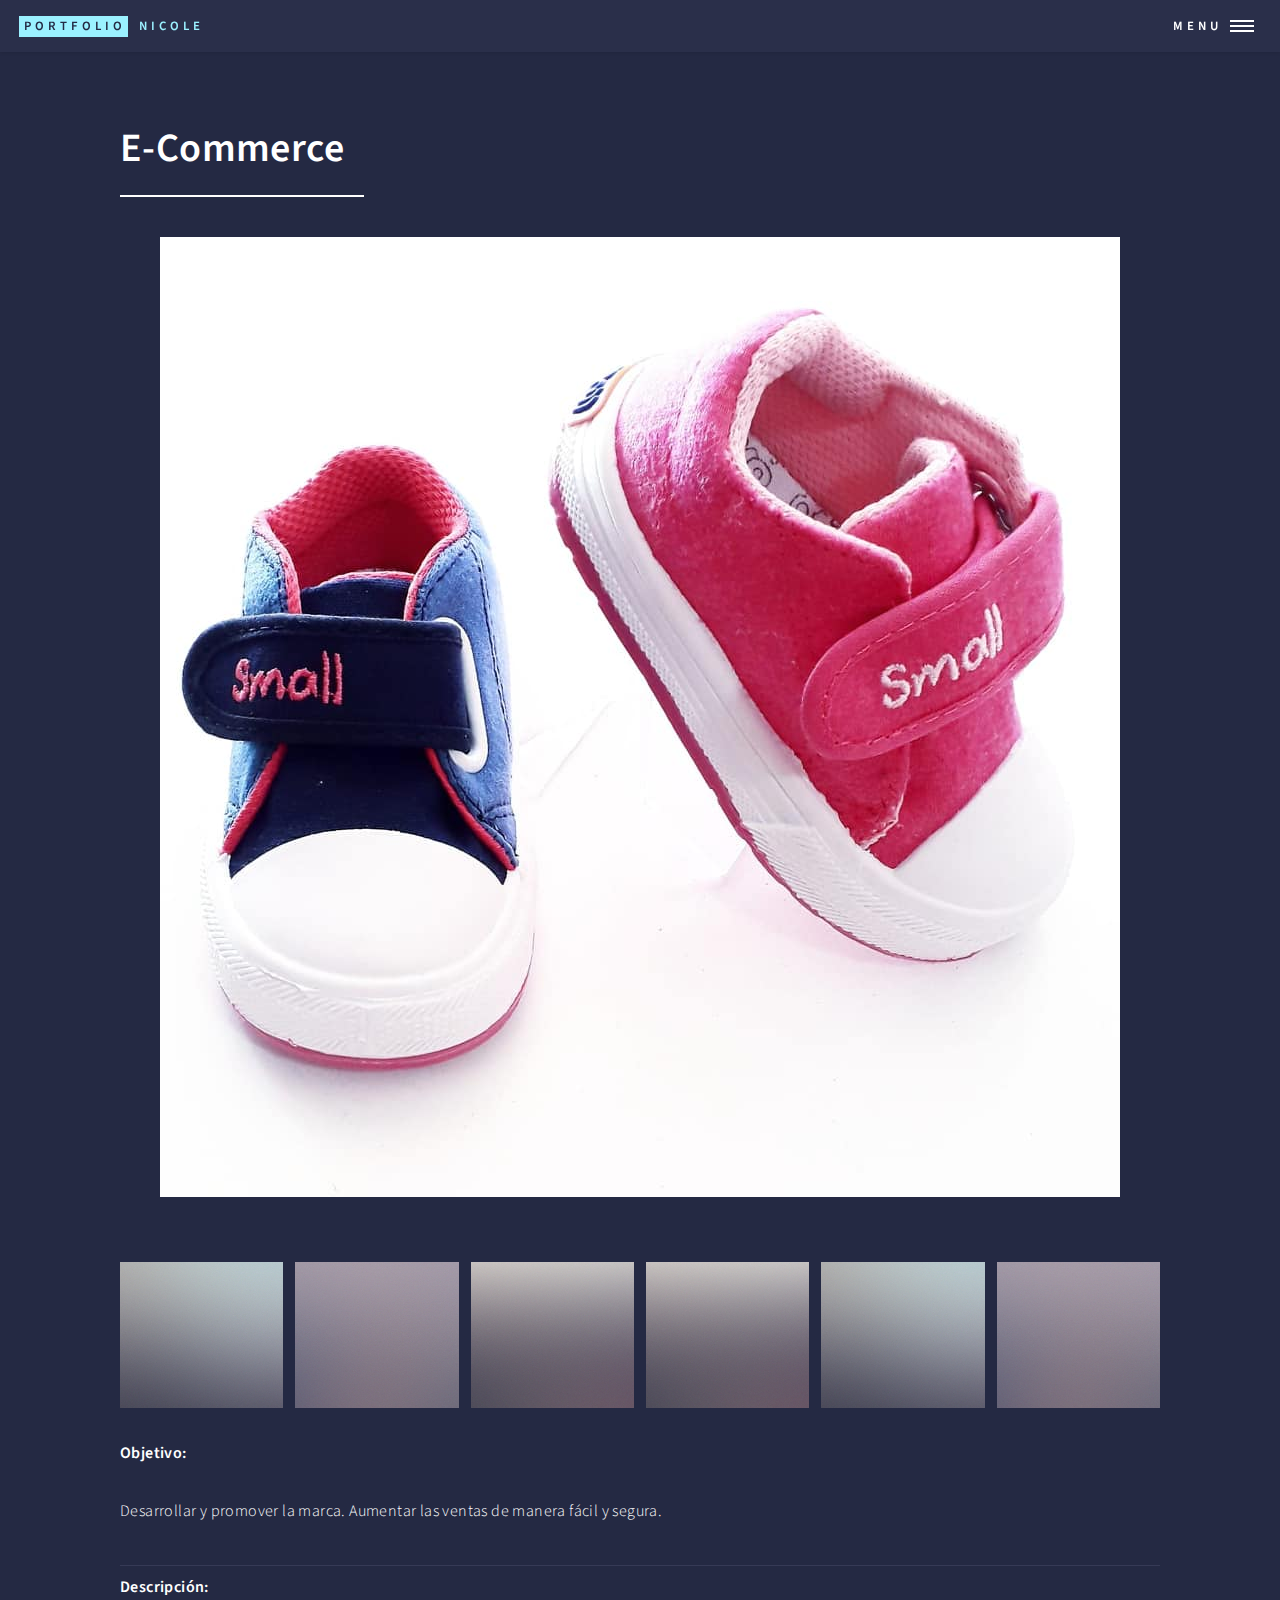
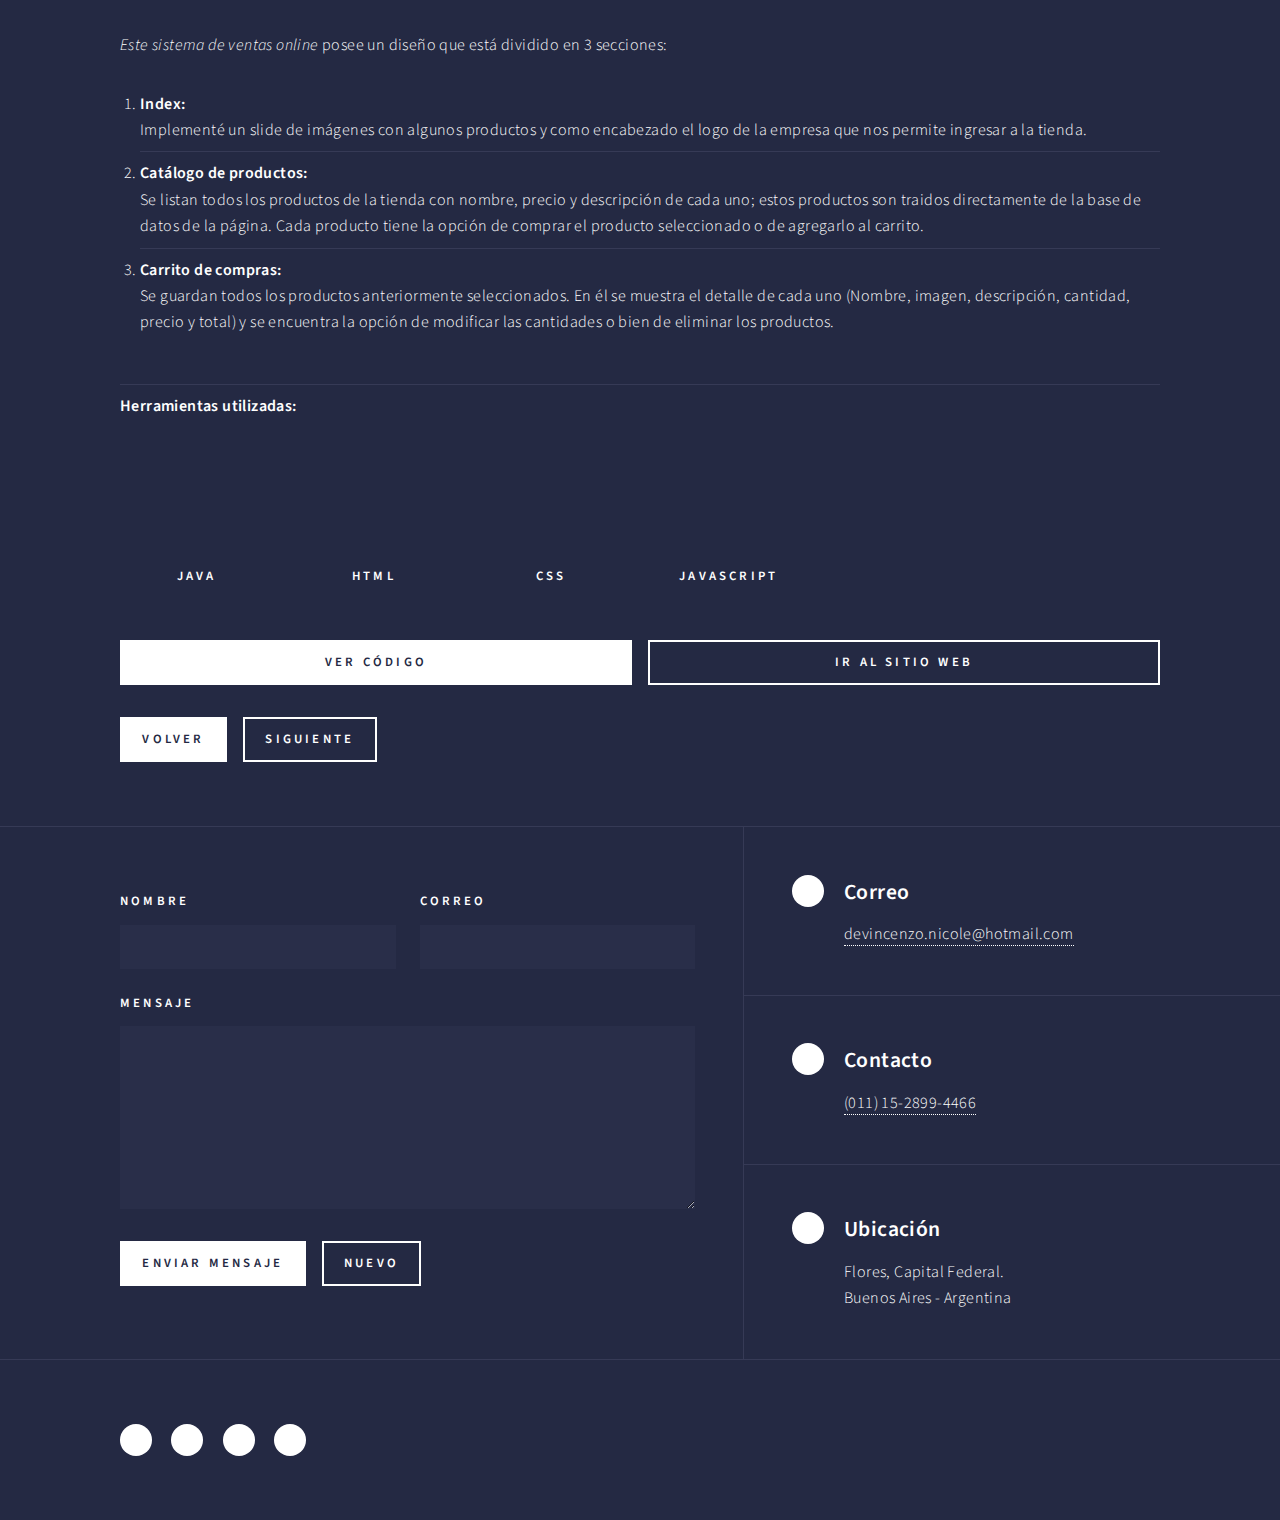
==== commit 94725587: "Actualizacion de Links" ====
--- a/proyecto1.html
+++ b/proyecto1.html
@@ -1,199 +1,199 @@
 <!DOCTYPE HTML>
 
 <html>
-	<head>
-		<title>Mi portfolio</title>
-		<meta charset="utf-8" />
-		<meta name="viewport" content="width=device-width, initial-scale=1, user-scalable=no" />
-		<link rel="stylesheet" href="css/main.css" />
-		<link rel="stylesheet" href="css/estilos.css"/>
-		 <link rel="stylesheet" href="https://use.fontawesome.com/releases/v5.8.1/css/all.css" integrity="sha384-50oBUHEmvpQ+1lW4y57PTFmhCaXp0ML5d60M1M7uH2+nqUivzIebhndOJK28anvf" crossorigin="anonymous">
-		<noscript><link rel="stylesheet" href="css/noscript.css" /></noscript>
-	</head>
-	<body class="is-preload">
+<head>
+	<title>Mi portfolio</title>
+	<meta charset="utf-8" />
+	<meta name="viewport" content="width=device-width, initial-scale=1, user-scalable=no" />
+	<link rel="stylesheet" href="css/main.css" />
+	<link rel="stylesheet" href="css/estilos.css"/>
+	<link rel="stylesheet" href="https://use.fontawesome.com/releases/v5.8.1/css/all.css" integrity="sha384-50oBUHEmvpQ+1lW4y57PTFmhCaXp0ML5d60M1M7uH2+nqUivzIebhndOJK28anvf" crossorigin="anonymous">
+	<noscript><link rel="stylesheet" href="css/noscript.css" /></noscript>
+</head>
+<body class="is-preload">
 
-		<!-- Wrapper -->
-			<div id="wrapper">
+	<!-- Wrapper -->
+	<div id="wrapper">
 
-				<!-- Header -->
-					<header id="header">
-						<a href="index.html" class="logo"><strong>PORTFOLIO</strong> <span>Nicole</span></a>
-						<nav>
-							<a href="#menu">Menu</a>
-						</nav>
+		<!-- Header -->
+		<header id="header">
+			<a href="index.html" class="logo"><strong>PORTFOLIO</strong> <span>Nicole</span></a>
+			<nav>
+				<a href="#menu">Menu</a>
+			</nav>
+		</header>
+
+		<!-- Menu -->
+		<nav id="menu">
+			<ul class="links">
+				<li><a href="index.html">Home</a></li>
+				<li><a href="index.html#one" class="scrolly">Proyectos</a></li>
+				<li><a href="index.html#two" class="scrolly">Sobre mí</a></li>
+				<li><a href="index.html#contact" class="scrolly">Contacto</a></li>
+			</ul>
+		</nav>
+
+		<!-- Main -->
+		<div id="main" class="alt">
+
+			<!-- One -->
+			<section id="one">
+				<div class="inner">
+					<header class="major">
+						<h1>E-Commerce</h1>
 					</header>
+					<span class="image main"><img src="images/small1.jpg" alt="" /></span>
+					<div class="box alt">
+						<div class="row gtr-50 gtr-uniform">
+							<div class="col-2"><span class="image fit"><img src="images/pic08.jpg" alt="" /></span></div>
+							<div class="col-2"><span class="image fit"><img src="images/pic09.jpg" alt="" /></span></div>
+							<div class="col-2"><span class="image fit"><img src="images/pic10.jpg" alt="" /></span></div>
+							<!-- Break -->
+							<div class="col-2"><span class="image fit"><img src="images/pic10.jpg" alt="" /></span></div>
+							<div class="col-2"><span class="image fit"><img src="images/pic08.jpg" alt="" /></span></div>
+							<div class="col-2"><span class="image fit"><img src="images/pic09.jpg" alt="" /></span></div>
+						</div>
+					</div>
+					<ul class="alt">
+						<li><p><b>Objetivo:</b></p>
+							<p>Desarrollar y promover la marca. Aumentar las ventas de manera fácil y segura.
+							</p></li>
+							<li><p><b>Descripción:</b></p>
+								<p><em>Este sistema de ventas online</em> posee un diseño que está dividido en 3 secciones:
+									<ol>
+										<li><b>Index:</b><br>
+										Implementé un slide de imágenes con algunos productos y como encabezado el logo de la empresa que nos permite ingresar a la tienda.</li>
+										<li><b>Catálogo de productos:</b><br>
+										Se listan todos los productos de la tienda con nombre, precio y descripción de cada uno; estos productos son traidos directamente de la base de datos de la página. Cada producto tiene la opción de comprar el producto seleccionado o de agregarlo al carrito.</li>
+										<li><b>Carrito de compras:</b><br>
+										Se guardan todos los productos anteriormente seleccionados. En él se muestra el detalle de cada uno (Nombre, imagen, descripción, cantidad, precio y total) y se encuentra la opción de modificar las cantidades o bien de eliminar los productos.</li>
+									</ol>
+								</p>
+							</li>
+							<li><p><b>Herramientas utilizadas:</b></p>
+								<div class="row">
+									<div class="col-2 col-4-small col-3-medium divskills">
+										<div class="circulos">
+											<i class="fab fa-java imgcirculo"></i>
+										</div>
+										<label> Java </label>
+									</div>
+									<div class="col-2 col-4-small col-3-medium divskills">
+										<div class="circulos">
+											<i class="fab fa-html5 imgcirculo"></i>
+										</div>
+										<label> Html </label>
+									</div>
+									<div class="col-2 col-4-small col-3-medium divskills">
+										<div class="circulos">
+											<i class="fab fa-css3-alt imgcirculo"></i>
+										</div>
+										<label> Css </label>
+									</div>
+									<div class="col-2 col-4-small col-3-medium divskills">
+										<div class="circulos">
+											<i class="fab fa-js-square imgcirculo"></i>
+										</div>
+										<label> JavaScript </label>
+									</div>
+								</div>
+							</li>
+						</ul>
 
-				<!-- Menu -->
-					<nav id="menu">
-						<ul class="links">
-							<li><a href="index.html">Home</a></li>
-							<li><a href="index.html#one" class="scrolly">Proyectos</a></li>
-							<li><a href="index.html#two" class="scrolly">Sobre mí</a></li>
-							<li><a href="index.html#contact" class="scrolly">Contacto</a></li>
+						<ul class="actions fit">
+							<li><a href="#" class="button primary fit">Ver código</a></li>
+							<li><a href="#" class="button fit">Ir al sitio web</a></li>
 						</ul>
-					</nav>
 
-				<!-- Main -->
-					<div id="main" class="alt">
-
-						<!-- One -->
-							<section id="one">
-								<div class="inner">
-									<header class="major">
-										<h1>E-Commerce</h1>
-									</header>
-									<span class="image main"><img src="images/small1.jpg" alt="" /></span>
-									<div class="box alt">
-														<div class="row gtr-50 gtr-uniform">
-															<div class="col-2"><span class="image fit"><img src="images/pic08.jpg" alt="" /></span></div>
-															<div class="col-2"><span class="image fit"><img src="images/pic09.jpg" alt="" /></span></div>
-															<div class="col-2"><span class="image fit"><img src="images/pic10.jpg" alt="" /></span></div>
-															<!-- Break -->
-															<div class="col-2"><span class="image fit"><img src="images/pic10.jpg" alt="" /></span></div>
-															<div class="col-2"><span class="image fit"><img src="images/pic08.jpg" alt="" /></span></div>
-															<div class="col-2"><span class="image fit"><img src="images/pic09.jpg" alt="" /></span></div>
-														</div>
-									</div>
-									<ul class="alt">
-									<li><p><b>Objetivo:</b></p>
-									<p>Desarrollar y promover la marca. Aumentar las ventas de manera fácil y segura.
-									</p></li>
-									<li><p><b>Descripción:</b></p>
-									<p><em>Este sistema de ventas online</em> posee un diseño que está dividido en 3 secciones:
-										<ol>
-											<li><b>Index:</b><br>
-											Implementé un slide de imágenes con algunos productos y como encabezado el logo de la empresa que nos permite ingresar a la tienda.</li>
-											<li><b>Catálogo de productos:</b><br>
-											Se listan todos los productos de la tienda con nombre, precio y descripción de cada uno; estos productos son traidos directamente de la base de datos de la página. Cada producto tiene la opción de comprar el producto seleccionado o de agregarlo al carrito.</li>
-											<li><b>Carrito de compras:</b><br>
-											Se guardan todos los productos anteriormente seleccionados. En él se muestra el detalle de cada uno (Nombre, imagen, descripción, cantidad, precio y total) y se encuentra la opción de modificar las cantidades o bien de eliminar los productos.</li>
-										</ol>
-									 </p>
-								</li>
-									<li><p><b>Herramientas utilizadas:</b></p>
-										<div class="row">
-                                                        <div class="col-2 col-4-small col-3-medium divskills">
-                                                            <div class="circulos">
-                                                                <i class="fab fa-java imgcirculo"></i>
-                                                            </div>
-                                                            <label> Java </label>
-                                                        </div>
-                                                        <div class="col-2 col-4-small col-3-medium divskills">
-                                                            <div class="circulos">
-                                                                <i class="fab fa-html5 imgcirculo"></i>
-                                                            </div>
-                                                            <label> Html </label>
-                                                        </div>
-                                                        <div class="col-2 col-4-small col-3-medium divskills">
-                                                            <div class="circulos">
-                                                               <i class="fab fa-css3-alt imgcirculo"></i>
-                                                            </div>
-                                                            <label> Css </label>
-                                                        </div>
-                                                        <div class="col-2 col-4-small col-3-medium divskills">
-                                                            <div class="circulos">
-                                                                <i class="fab fa-js-square imgcirculo"></i>
-                                                            </div>
-                                                            <label> JavaScript </label>
-                                                        </div>
-                                        </div>
-									</li>
-									</ul>
-
-									<ul class="actions fit">
-									<li><a href="#" class="button primary fit">Ver código</a></li>
-									<li><a href="#" class="button fit">Ir al sitio web</a></li>
-									</ul>
-
-									<ul class="actions">
-									<li><a href="index.html" class="button primary">Volver</a></li>
-									<li><a href="proyecto2.html" class="button">Siguiente</a></li>
-									</ul>
-									
-							</div>
-								
-								
-							</section>
-							
+						<ul class="actions">
+							<li><a href="index.html" class="button primary">Volver</a></li>
+							<li><a href="proyecto2.html" class="button">Siguiente</a></li>
+						</ul>
+						
 					</div>
-
-				<!-- Contact -->
-					<section id="contact">
-						<div class="inner">
-							<section>
-								<form method="post" action="#">
-									<div class="fields">
-										<div class="field half">
-											<label for="name">Nombre</label>
-											<input type="text" name="name" id="name" />
-										</div>
-										<div class="field half">
-											<label for="email">Correo</label>
-											<input type="text" name="email" id="email" />
-										</div>
-										<div class="field">
-											<label for="message">Mensaje</label>
-											<textarea name="message" id="message" rows="6"></textarea>
-										</div>
-									</div>
-									<ul class="actions">
-										<li><input type="submit" value="Enviar Mensaje" class="primary" /></li>
-										<li><input type="reset" value="Nuevo" /></li>
-									</ul>
-								</form>
-							</section>
-							<section class="split">
-								<section>
-									<div class="contact-method">
-										<span class="icon solid alt fa-envelope"></span>
-										<h3>Correo</h3>
-										<a href="#">devincenzo.nicole@hotmail.com</a>
-									</div>
-								</section>
-								<section>
-									<div class="contact-method">
-										<span class="icon solid alt fa-phone"></span>
-										<h3>Contacto</h3>
-										<span>(011) 15-2899-44**</span>
-									</div>
-								</section>
-								<section>
-									<div class="contact-method">
-										<span class="icon solid alt fa-home"></span>
-										<h3>Ubicación</h3>
-										<span>Flores, Capital Federal.<br />
-										Buenos Aires - Argentina
-										</span>
-									</div>
-								</section>
-							</section>
-						</div>
-					</section>
-
-				<!-- Footer -->
-					<footer id="footer">
-						<div class="inner">
-							<ul class="icons">
-								
-								<li><a href="https://www.facebook.com/niquidevincenzo" class="icon brands alt fa-facebook-f"><span class="label">Facebook</span></a></li>
-								<li><a href="https://instagram.com/niquidevincenzo" class="icon brands alt fa-instagram"><span class="label">Instagram</span></a></li>
-								<li><a href="https://github.com/devincenzonicole" class="icon brands alt fa-github"><span class="label">GitHub</span></a></li>
-								<li><a href="https://ar.linkedin.com/in/devincenzonicole" class="icon brands alt fa-linkedin-in"><span class="label">LinkedIn</span></a></li>
-							</ul>
-							
-						</div>
-					</footer>
-
+					
+					
+				</section>
+				
 			</div>
 
+			<!-- Contact -->
+			<section id="contact">
+				<div class="inner">
+					<section>
+						<form method="post" action="#">
+							<div class="fields">
+								<div class="field half">
+									<label for="name">Nombre</label>
+									<input type="text" name="name" id="name" />
+								</div>
+								<div class="field half">
+									<label for="email">Correo</label>
+									<input type="text" name="email" id="email" />
+								</div>
+								<div class="field">
+									<label for="message">Mensaje</label>
+									<textarea name="message" id="message" rows="6"></textarea>
+								</div>
+							</div>
+							<ul class="actions">
+								<li><input type="submit" value="Enviar Mensaje" class="primary" /></li>
+								<li><input type="reset" value="Nuevo" /></li>
+							</ul>
+						</form>
+					</section>
+					<section class="split">
+						<section>
+							<div class="contact-method">
+								<span class="icon solid alt fa-envelope"></span>
+								<h3>Correo</h3>
+								<a href="#">devincenzo.nicole@hotmail.com</a>
+							</div>
+						</section>
+						<section>
+							<div class="contact-method">
+								<span class="icon solid alt fa-phone"></span>
+								<h3>Contacto</h3>
+								<a href="https://api.whatsapp.com/send?phone=+541128994466"><span>(011) 15-2899-4466</span></a>
+							</div>
+						</section>
+						<section>
+							<div class="contact-method">
+								<span class="icon solid alt fa-home"></span>
+								<h3>Ubicación</h3>
+								<span>Flores, Capital Federal.<br />
+									Buenos Aires - Argentina
+								</span>
+							</div>
+						</section>
+					</section>
+				</div>
+			</section>
+
+			<!-- Footer -->
+			<footer id="footer">
+				<div class="inner">
+					<ul class="icons">
+						
+						<li><a href="https://www.facebook.com/niquidevincenzo" class="icon brands alt fa-facebook-f"><span class="label">Facebook</span></a></li>
+						<li><a href="https://instagram.com/niquidevincenzo" class="icon brands alt fa-instagram"><span class="label">Instagram</span></a></li>
+						<li><a href="https://github.com/devincenzonicole" class="icon brands alt fa-github"><span class="label">GitHub</span></a></li>
+						<li><a href="https://ar.linkedin.com/in/devincenzonicole" class="icon brands alt fa-linkedin-in"><span class="label">LinkedIn</span></a></li>
+					</ul>
+					
+				</div>
+			</footer>
+
+		</div>
+
 		<!-- Scripts -->
-			<script src="assets/js/jquery.min.js"></script>
-			<script src="assets/js/jquery.scrolly.min.js"></script>
-			<script src="assets/js/jquery.scrollex.min.js"></script>
-			<script src="assets/js/browser.min.js"></script>
-			<script src="assets/js/breakpoints.min.js"></script>
-			<script src="assets/js/util.js"></script>
-			<script src="assets/js/main.js"></script>
+		<script src="assets/js/jquery.min.js"></script>
+		<script src="assets/js/jquery.scrolly.min.js"></script>
+		<script src="assets/js/jquery.scrollex.min.js"></script>
+		<script src="assets/js/browser.min.js"></script>
+		<script src="assets/js/breakpoints.min.js"></script>
+		<script src="assets/js/util.js"></script>
+		<script src="assets/js/main.js"></script>
 
 	</body>
-</html>+	</html>--- a/css/main.css
+++ b/css/main.css
@@ -350,6 +350,7 @@
 
 		.row > .col-2 {
 			width: 16.66667%;
+			margin-top: 25px;
 		}
 
 		.row > .off-2 {
--- a/css/estilos.css
+++ b/css/estilos.css
@@ -1,9 +1,11 @@
 .circulos {
     width: 80px; 
-    height: 80px;               
-    margin-bottom: 20px;
+    height: 50px;          
+    margin-top: 10px;     
+    margin-bottom: 30px;
     margin-left: auto;
     margin-right: auto;
+    text-align: center;
     transition: transform .3s;
 }
 
@@ -16,7 +18,7 @@
 
 .imgcirculo {
     font-size: 50px;
-    align-content: center;
+    
     -webkit-filter: grayscale(100%);
     -moz-filter: grayscale(100%);
     -ms-filter: grayscale(100%);
@@ -82,9 +84,11 @@
  
     .circulos {
     width: 80px; 
-    height: 80px;                
+    height: 50px;                
     margin-bottom: 20px;
+    text-align: center;
 }
+
     .imgcirculo {
     width: 80%;
     height: 80%;
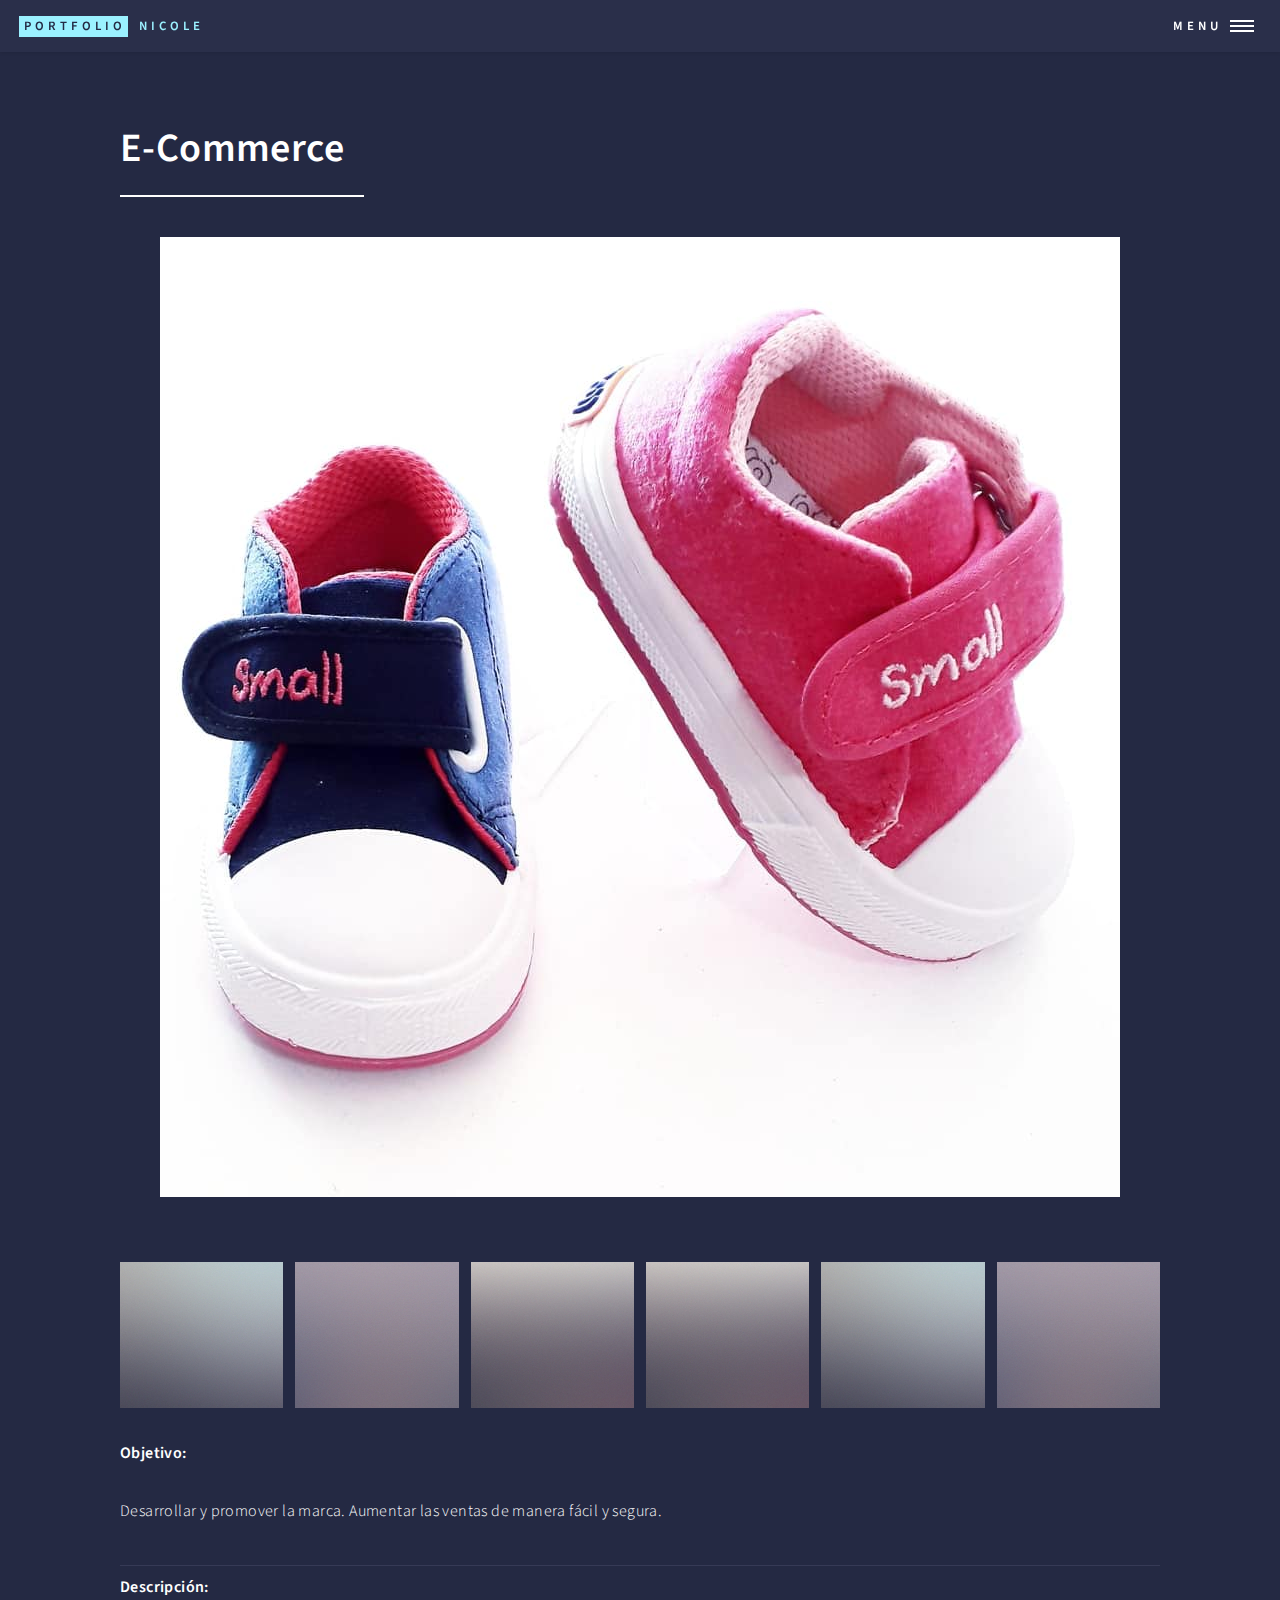
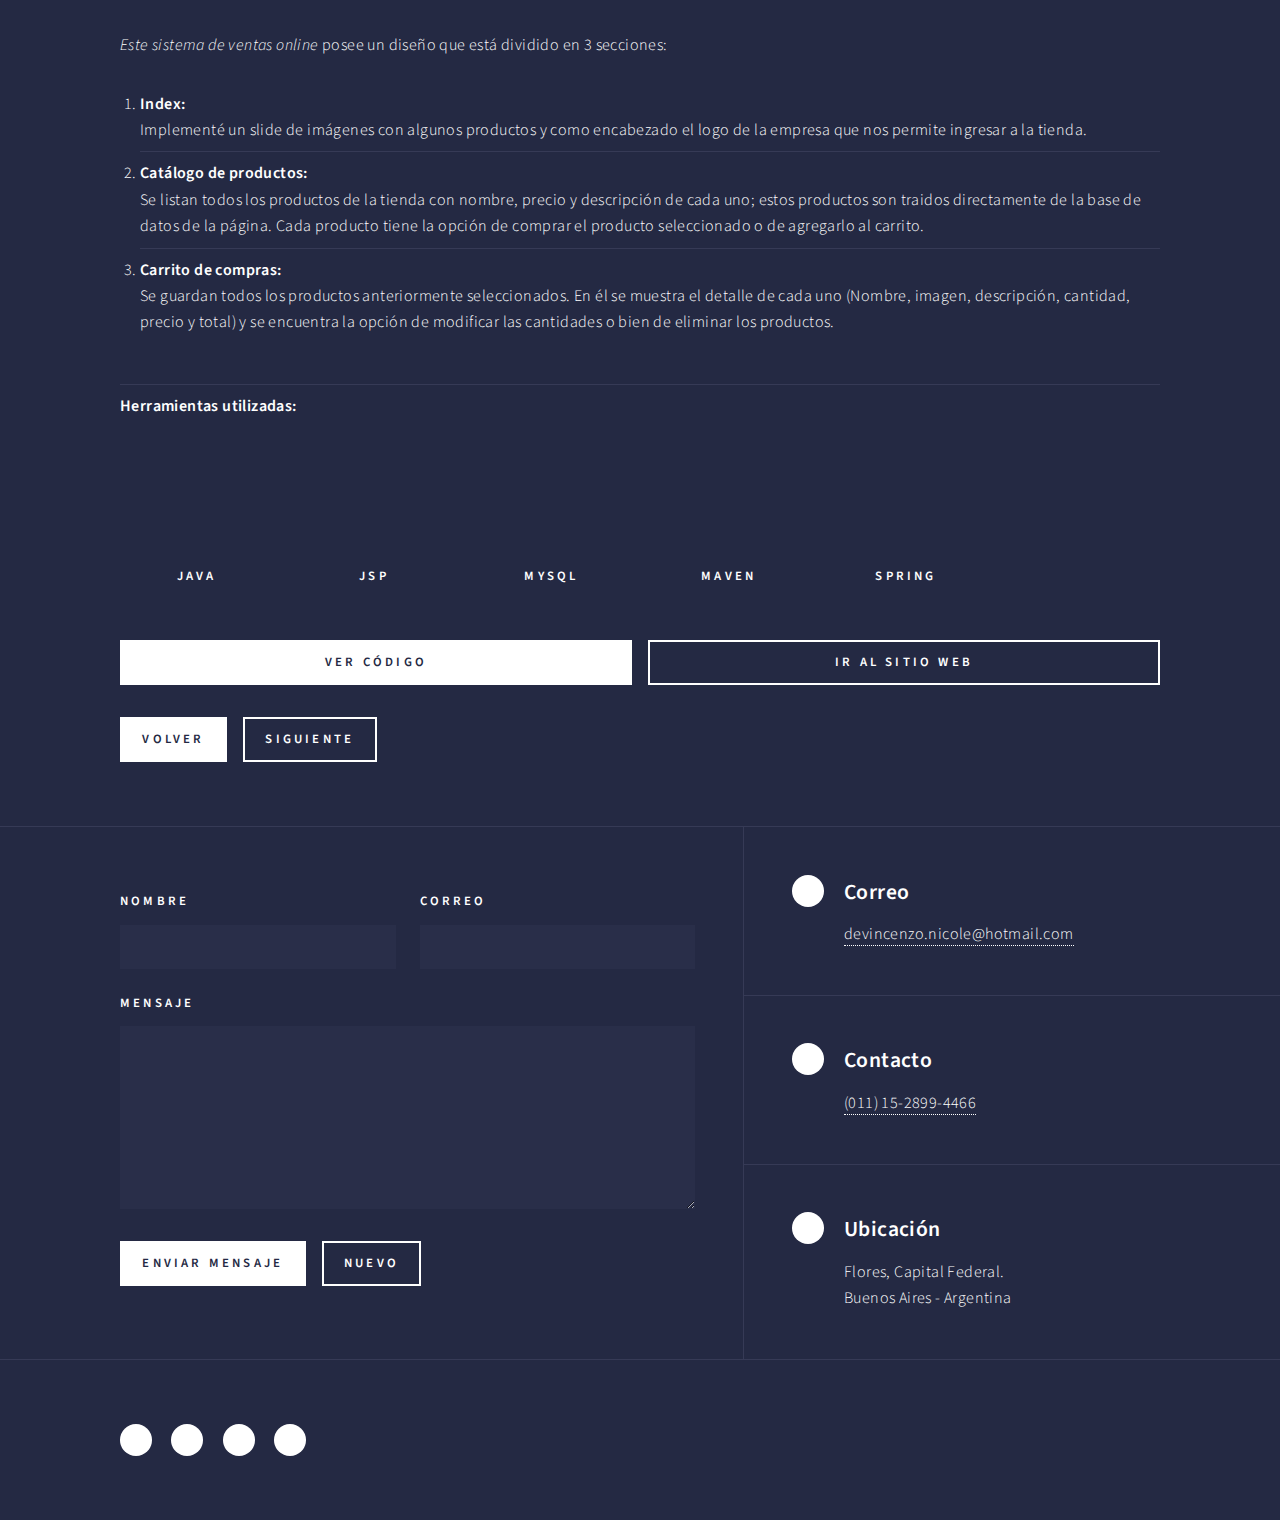
==== commit 7faee5f8: "Actualizacion de herramientas" ====
--- a/proyecto1.html
+++ b/proyecto1.html
@@ -80,21 +80,27 @@
 									</div>
 									<div class="col-2 col-4-small col-3-medium divskills">
 										<div class="circulos">
-											<i class="fab fa-html5 imgcirculo"></i>
-										</div>
-										<label> Html </label>
-									</div>
-									<div class="col-2 col-4-small col-3-medium divskills">
-										<div class="circulos">
-											<i class="fab fa-css3-alt imgcirculo"></i>
-										</div>
-										<label> Css </label>
+											<i class="fas fa-file-code imgcirculo"></i>
+										</div>
+										<label> JSP </label>
+									</div>
+									<div class="col-2 col-4-small col-3-medium divskills">
+										<div class="circulos">
+											<i class="fas fa-database imgcirculo"></i>
+										</div>
+										<label> MySQL </label>
 									</div>
 									<div class="col-2 col-4-small col-3-medium divskills">
 										<div class="circulos">
 											<i class="fab fa-js-square imgcirculo"></i>
 										</div>
-										<label> JavaScript </label>
+										<label> Maven </label>
+									</div>
+									<div class="col-2 col-4-small col-3-medium divskills">
+										<div class="circulos">
+											<i class="fas fa-file-code imgcirculo"></i>
+										</div>
+										<label> Spring </label>
 									</div>
 								</div>
 							</li>
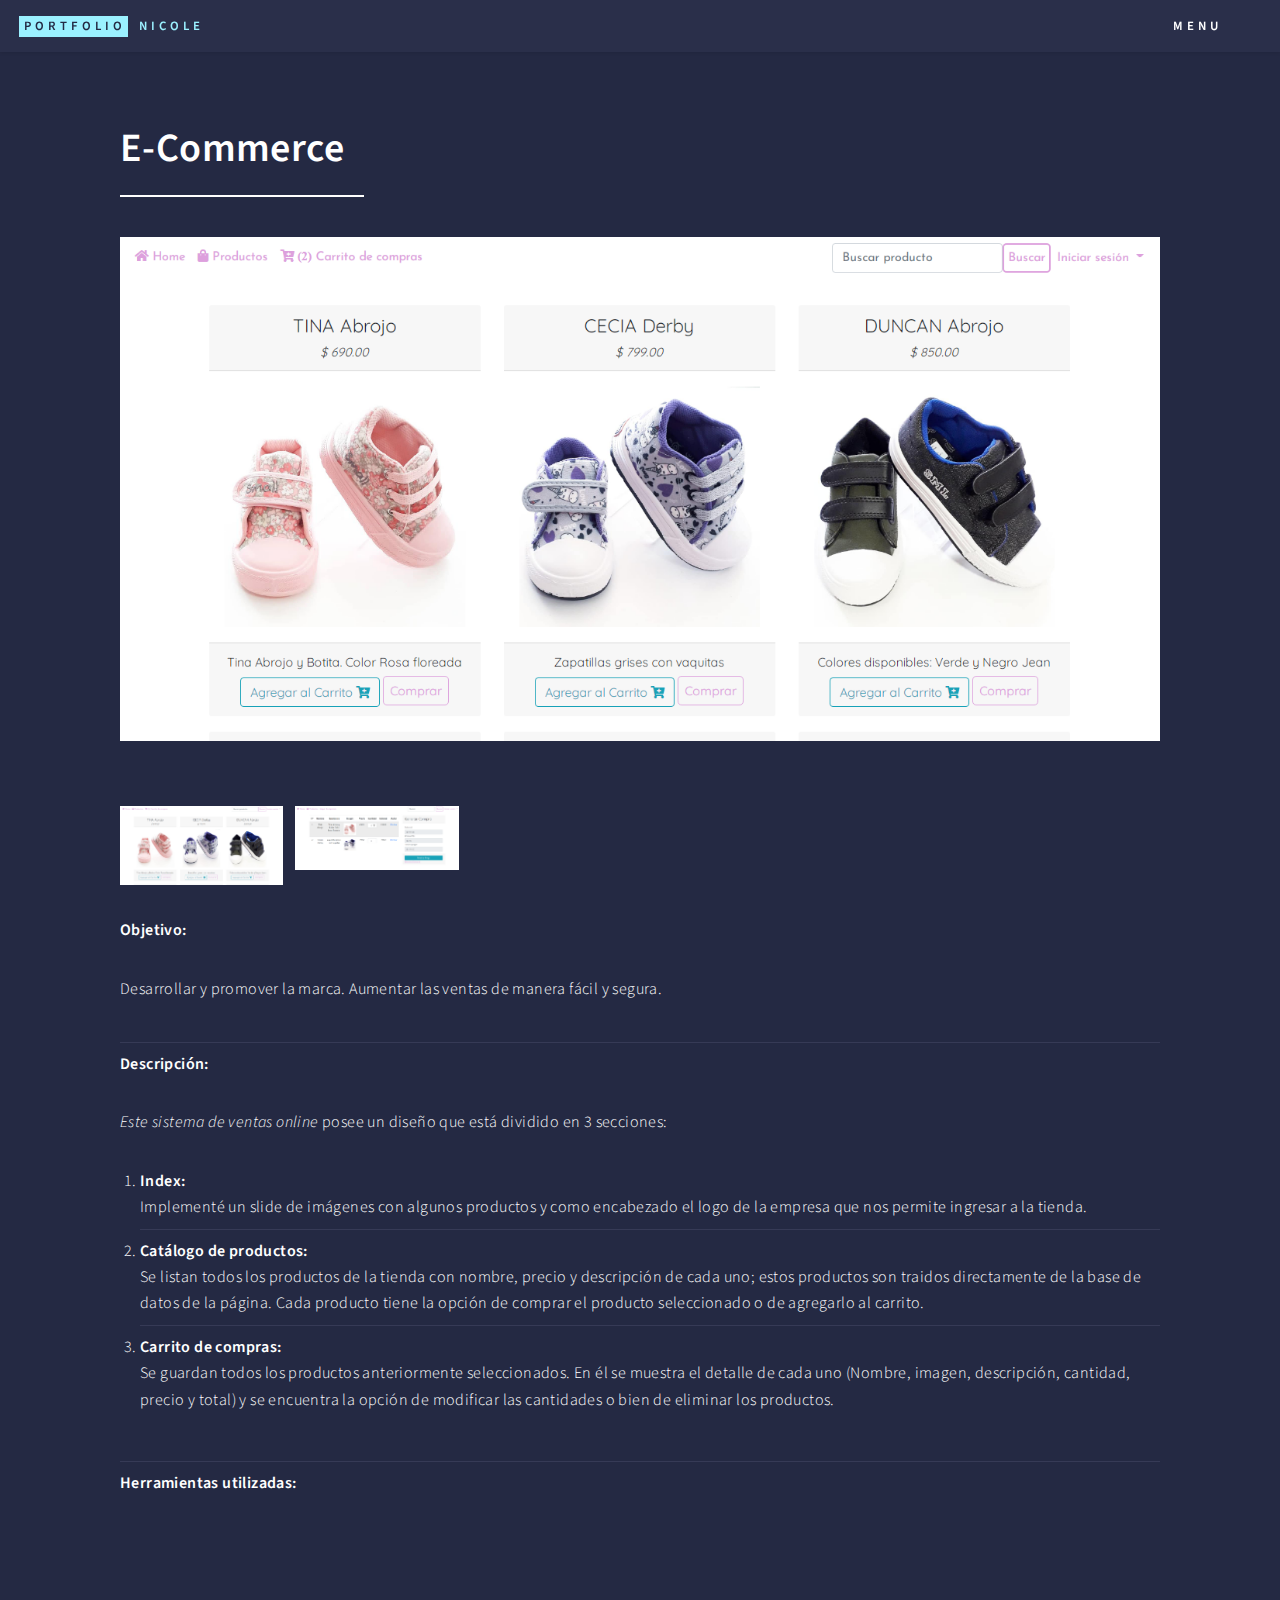
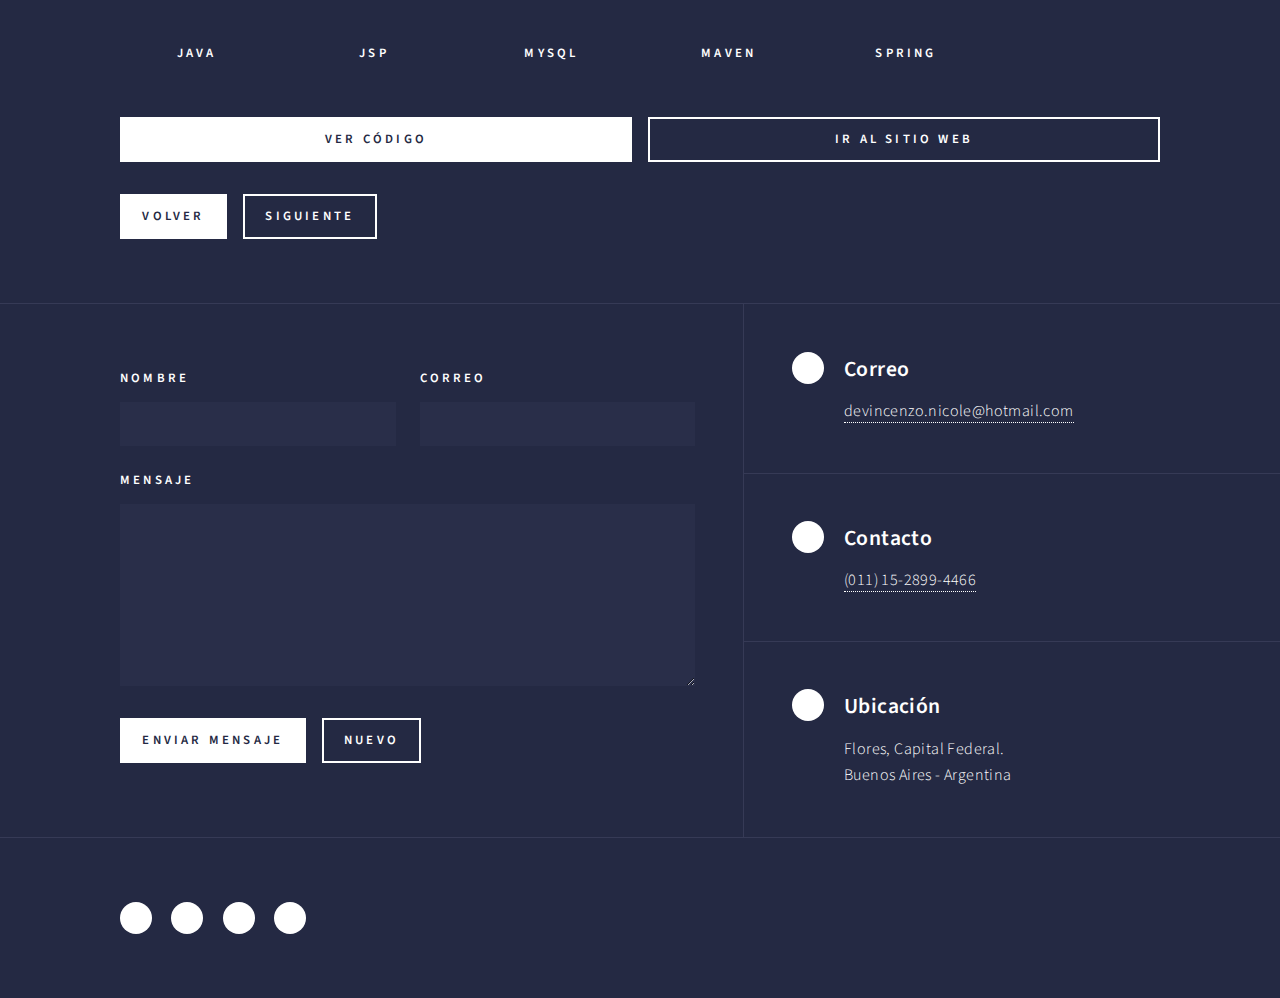
==== commit fc9b938a: "Descripciones e imagenes" ====
--- a/proyecto1.html
+++ b/proyecto1.html
@@ -42,16 +42,12 @@
 					<header class="major">
 						<h1>E-Commerce</h1>
 					</header>
-					<span class="image main"><img src="images/small1.jpg" alt="" /></span>
+					<span class="image main"><img src="images/captura1.png" alt="" /></span>
 					<div class="box alt">
 						<div class="row gtr-50 gtr-uniform">
-							<div class="col-2"><span class="image fit"><img src="images/pic08.jpg" alt="" /></span></div>
-							<div class="col-2"><span class="image fit"><img src="images/pic09.jpg" alt="" /></span></div>
-							<div class="col-2"><span class="image fit"><img src="images/pic10.jpg" alt="" /></span></div>
-							<!-- Break -->
-							<div class="col-2"><span class="image fit"><img src="images/pic10.jpg" alt="" /></span></div>
-							<div class="col-2"><span class="image fit"><img src="images/pic08.jpg" alt="" /></span></div>
-							<div class="col-2"><span class="image fit"><img src="images/pic09.jpg" alt="" /></span></div>
+							<div class="col-2"><span class="image fit"><img src="images/captura1.png" alt="" /></span></div>
+							<div class="col-2"><span class="image fit"><img src="images/captura2.png" alt="" /></span></div>
+							
 						</div>
 					</div>
 					<ul class="alt">
--- a/css/main.css
+++ b/css/main.css
@@ -1947,7 +1947,7 @@
 		}
 
 	select {
-		background-image: url("data:image/svg+xml;charset=utf8,%3Csvg xmlns='http://www.w3.org/2000/svg' width='40' height='40' preserveAspectRatio='none' viewBox='0 0 40 40'%3E%3Cpath d='M9.4,12.3l10.4,10.4l10.4-10.4c0.2-0.2,0.5-0.4,0.9-0.4c0.3,0,0.6,0.1,0.9,0.4l3.3,3.3c0.2,0.2,0.4,0.5,0.4,0.9 c0,0.4-0.1,0.6-0.4,0.9L20.7,31.9c-0.2,0.2-0.5,0.4-0.9,0.4c-0.3,0-0.6-0.1-0.9-0.4L4.3,17.3c-0.2-0.2-0.4-0.5-0.4-0.9 c0-0.4,0.1-0.6,0.4-0.9l3.3-3.3c0.2-0.2,0.5-0.4,0.9-0.4S9.1,12.1,9.4,12.3z' fill='rgba(212, 212, 255, 0.1)' /%3E%3C/svg%3E");
+		background-image: none;
 		background-size: 1.25rem;
 		background-repeat: no-repeat;
 		background-position: calc(100% - 1rem) center;
@@ -3142,10 +3142,10 @@
 		}
 
 			#header .logo strong {
-				-moz-transition: background-color 0.2s ease-in-out, color 0.2s ease-in-out;
-				-webkit-transition: background-color 0.2s ease-in-out, color 0.2s ease-in-out;
-				-ms-transition: background-color 0.2s ease-in-out, color 0.2s ease-in-out;
-				transition: background-color 0.2s ease-in-out, color 0.2s ease-in-out;
+				-moz-transition: background-color 0.4s ease-in-out, color 0.4s ease-in-out;
+				-webkit-transition: background-color 0.4s ease-in-out, color 0.4s ease-in-out;
+				-ms-transition: background-color 0.4s ease-in-out, color 0.4s ease-in-out;
+				transition: background-color 0.4s ease-in-out, color 0.4s ease-in-out;
 				background-color: #ffffff;
 				color: #242943;
 				display: inline-block;
@@ -3199,7 +3199,7 @@
 				}
 
 					#header nav a[href="#menu"]:before, #header nav a[href="#menu"]:after {
-						background-image: url("data:image/svg+xml;charset=utf8,%3Csvg xmlns='http://www.w3.org/2000/svg' width='24' height='32' viewBox='0 0 24 32' preserveAspectRatio='none'%3E%3Cstyle%3Eline %7B stroke-width: 2px%3B stroke: %23ffffff%3B %7D%3C/style%3E%3Cline x1='0' y1='11' x2='24' y2='11' /%3E%3Cline x1='0' y1='21' x2='24' y2='21' /%3E%3Cline x1='0' y1='16' x2='24' y2='16' /%3E%3C/svg%3E");
+						background-image: none;
 						background-position: center;
 						background-repeat: no-repeat;
 						background-size: 24px 32px;
@@ -3214,11 +3214,11 @@
 					}
 
 					#header nav a[href="#menu"]:after {
-						-moz-transition: opacity 0.2s ease-in-out;
-						-webkit-transition: opacity 0.2s ease-in-out;
-						-ms-transition: opacity 0.2s ease-in-out;
-						transition: opacity 0.2s ease-in-out;
-						background-image: url("data:image/svg+xml;charset=utf8,%3Csvg xmlns='http://www.w3.org/2000/svg' width='24' height='32' viewBox='0 0 24 32' preserveAspectRatio='none'%3E%3Cstyle%3Eline %7B stroke-width: 2px%3B stroke: %239bf1ff%3B %7D%3C/style%3E%3Cline x1='0' y1='11' x2='24' y2='11' /%3E%3Cline x1='0' y1='21' x2='24' y2='21' /%3E%3Cline x1='0' y1='16' x2='24' y2='16' /%3E%3C/svg%3E");
+						-moz-transition: opacity 0.4s ease-in-out;
+						-webkit-transition: opacity 0.4s ease-in-out;
+						-ms-transition: opacity 0.4s ease-in-out;
+						transition: opacity 0.4s ease-in-out;
+						background-image: none;
 						opacity: 0;
 						z-index: 1;
 					}
@@ -3382,7 +3382,7 @@
 		-webkit-align-items: center;
 		-ms-align-items: center;
 		align-items: center;
-		background-image: url("images/TedecApp.png");
+		background-image: none;
 		display: -moz-flex;
 		display: -webkit-flex;
 		display: -ms-flex;
